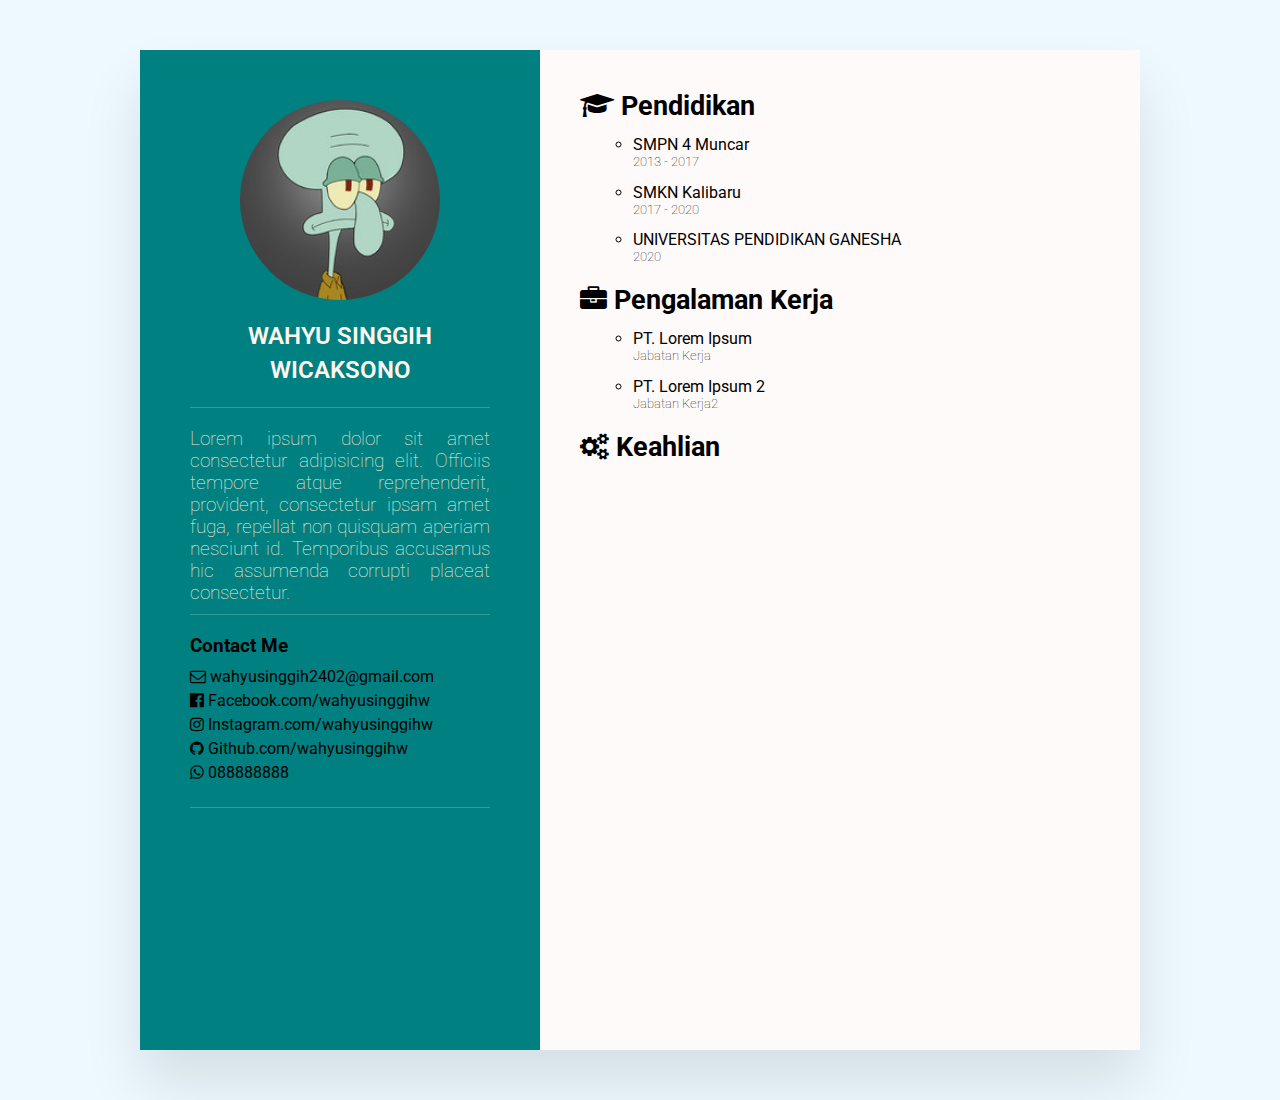
==== index.html @ da4e8d5b "tambah icon dan edit css screen" ====
<!DOCTYPE html>
<html lang="en">
<head>
    <meta charset="UTF-8">
    <meta http-equiv="X-UA-Compatible" content="IE=edge">
    <meta name="viewport" content="width=device-width, initial-scale=1.0">
    <title>About Me</title>
    <link rel="icon" href="http://simpleicon.com/wp-content/uploads/user1.png">
    <link rel="stylesheet" href="https://cdnjs.cloudflare.com/ajax/libs/font-awesome/4.7.0/css/font-awesome.css" integrity="sha512-5A8nwdMOWrSz20fDsjczgUidUBR8liPYU+WymTZP1lmY9G6Oc7HlZv156XqnsgNUzTyMefFTcsFH/tnJE/+xBg==" crossorigin="anonymous" referrerpolicy="no-referrer" />
    <link rel="stylesheet" href="style.css">
</head>
<body>
    <div class="konten">
        <div class="menukiri">
            <div class="profil">
                <div class="img">
                    <img src="img/foto.jpg" alt="Foto profil">
                </div>
                <h2>Wahyu Singgih Wicaksono</h2>
            </div>
            <div class="bio">
                <h3>Lorem ipsum dolor sit amet consectetur adipisicing elit. Officiis tempore atque reprehenderit, provident, consectetur ipsam amet fuga, repellat non quisquam aperiam nesciunt id. Temporibus accusamus hic assumenda corrupti placeat consectetur.</h3>
            </div>
            <div class="kontak">
                <h3 class="judul">Contact Me</h3>
                <ul>
                    <li>
                        <span class="icon"><i class="fa fa-envelope-o" aria-hidden="true"></i></span>
                        <span class="teks">wahyusinggih2402@gmail.com</span>
                    </li>
                </ul>
                <ul>
                    <li>
                        <span class="icon"><i class="fa fa-facebook-official" aria-hidden="true"></i></span>
                        <span class="teks">Facebook.com/wahyusinggihw</span>
                    </li>
                </ul>
                <ul>
                    <li>
                        <span class="icon"><i class="fa fa-instagram" aria-hidden="true"></i></span>
                        <span class="teks">Instagram.com/wahyusinggihw</span>
                    </li>
                </ul>
                <ul>
                    <li>
                        <span class="icon"><i class="fa fa-github" aria-hidden="true"></i></span>
                        <span class="teks">Github.com/wahyusinggihw</span>
                    </li>
                </ul>
                <ul>
                    <li>
                        <span class="icon"><i class="fa fa-whatsapp" aria-hidden="true"></i></span>
                        <span class="teks">088888888</span>
                    </li>
                </ul>
            </div>
        </div>
            
        <div class="menukanan">
            <div class="pendidikan">
                <ul style="list-style: none;">
                    <li>
                        <span class="toga"><i class="fa fa-graduation-cap" aria-hidden="true"></i></span>
                        <span class="teks">Pendidikan</span>
                        <div class="daftarpendidikan">
                            <ul>
                                <li>
                                    <span class="smp">SMPN 4 Muncar</span>
                                    <h3>2013 - 2017</h3>
                                </li>
                            </ul>
                            <ul>
                                <li>
                                    <span class="smk">SMKN Kalibaru</span>
                                    <h3>2017 - 2020</h3>
                                </li>
                            </ul>
                            <ul>
                                <li>
                                    <span class="univ">UNIVERSITAS PENDIDIKAN GANESHA</span>
                                    <h3>2020</h3>
                                </li>
                            </ul>
                        </div>
                    </li>
                </ul>
            </div>
            <div class="pengalamankerja">
                <ul style="list-style: none;">
                    <li>
                        <span class="pengalaman"><i class="fa fa-briefcase" aria-hidden="true"></i></span>
                        <span class="teks">Pengalaman Kerja</span>
                        <div class="daftarkerja">
                            <ul>
                                <li>
                                    <span class="kerja1">PT. Lorem Ipsum</span>
                                    <h3>Jabatan Kerja</h3>
                                </li>
                            </ul>
                            <ul>
                                <li>
                                    <span class="kerja2">PT. Lorem Ipsum 2</span>
                                    <h3>Jabatan Kerja2</h3>
                                </li>
                            </ul>
                        </div>
                    </li>
                </ul>
            </div>
            <div class="skill">
                <ul style="list-style: none;">
                    <li>
                        <span class="keahlian"><i class="fa fa-cogs" aria-hidden="true"></i></span>
                        <span class="teks">Keahlian</span>
                        
                    </li>
                </ul>
            </div>
        </div>
    </div>
</body>

</html>
---- style.css ----
@import url('https://fonts.googleapis.com/css2?family=Roboto:wght@300&display=swap');
*

{
    margin: 0;
    padding: 0;
    box-sizing: border-box;
    font-family: 'Roboto', sans-serif;
}

@media only screen and (max-width: 768px){
  .konten {
    font-size: 20px;
  }
}

@media only screen and (max-width: 320px){
  .konten {
    font-size: 10px;
  }
}

body {
    -webkit-animation-name: fade;
    -webkit-animation-duration: 1s;
    animation-name: fade;
    animation-duration: 1s;}
  @-webkit-keyframes fade {
    from {opacity: 0}
    to {opacity: 1}
}
  @keyframes fade {
    from {opacity: 0}
    to {opacity: 1}
}

body {
    background-color: rgba(79, 198, 245, 0.1);
    display: flex;
    justify-content: center;
    align-items: center;
    min-height: 100vh;
}

.konten {
    position: relative;
    width: 100%;
    max-width: 1000px;
    min-height: 1000px;
    margin: 50px;
    background: snow;
    display: grid;
    grid-template-columns: 1fr 1.5fr;    
    box-shadow: 0 35px 55px rgba(0,0,0,0.1);
}

.konten .menukiri {
    position: relative;
    background: teal;
    padding: 50px;
} 

.profil {
    position: relative;
    display: flex;
    flex-direction: column;
    align-items: center;
    padding-bottom: 20px;
    border-bottom: 1px solid rgba(255, 255, 255, 0.2);
}

.profil .img {
    position: relative;
    width: 200px;  
    height: 200px;
    border-radius: 50% ;
    overflow: hidden;
}

.profil .img img {
    position: absolute;
    top: 0;
    left: 0;
    width: 100%;  
    height: 100%;
    object-fit: cover;
}

.profil h2 {
    color: seashell;
    font-size: 1.5em;
    margin-top: 20px;
    text-transform: uppercase;
    text-align: center;
    font-weight: 600;
    line-height: 1.4em;
}

.bio h3 {
    padding-top: 20px;
    color: antiquewhite;
    text-align: justify;
    font-weight: lighter;
    padding-bottom: 20px;
    border-bottom: 1px solid rgba(255, 255, 255, 0.2);
}

.konten .menukiri .kontak {
    margin-top: 20px;
    padding-bottom: 20px;
    border-bottom: 1px solid rgba(255, 255, 255, 0.2);
    
}

.konten .menukiri h3 {
    padding-bottom: 10px;
}

.konten .menukiri .kontak ul {
    list-style: none;
    padding-bottom: 5px;
}

.konten .menukanan {
    position: relative;
    background: snow;
    padding: 40px;
} 

.pendidikan {
    position: relative;
    font-size: 20pt;
}

.pendidikan .teks {
    font-weight: bold;
}

.pendidikan .daftarpendidikan {
    position: relative;
    font-size: 12pt;
    margin-top: 5pt;
    margin-left: 40pt;    
}

.pendidikan .daftarpendidikan ul {
    margin-top: 10pt;
}

.pendidikan .daftarpendidikan h3 {
    font-size: 10pt;
    font-weight: lighter;
}

.pengalamankerja {
    position: relative;
    font-size: 20pt;
    margin-top: 20px;
}

.pengalamankerja .teks {
    font-weight: bold;
}
.pengalamankerja .daftarkerja {
    position: relative;
    font-size: 12pt;
    margin-top: 5pt;
    margin-left: 40pt; 
}

.pengalamankerja .daftarkerja ul {
    margin-top: 10pt;
}

.pengalamankerja .daftarkerja h3 {
    font-size: 10pt;
    font-weight: lighter;
}

.skill {
    position: relative;
    font-size: 20pt;
    margin-top: 20px;
}

.skill .teks {
    font-weight: bold;
}
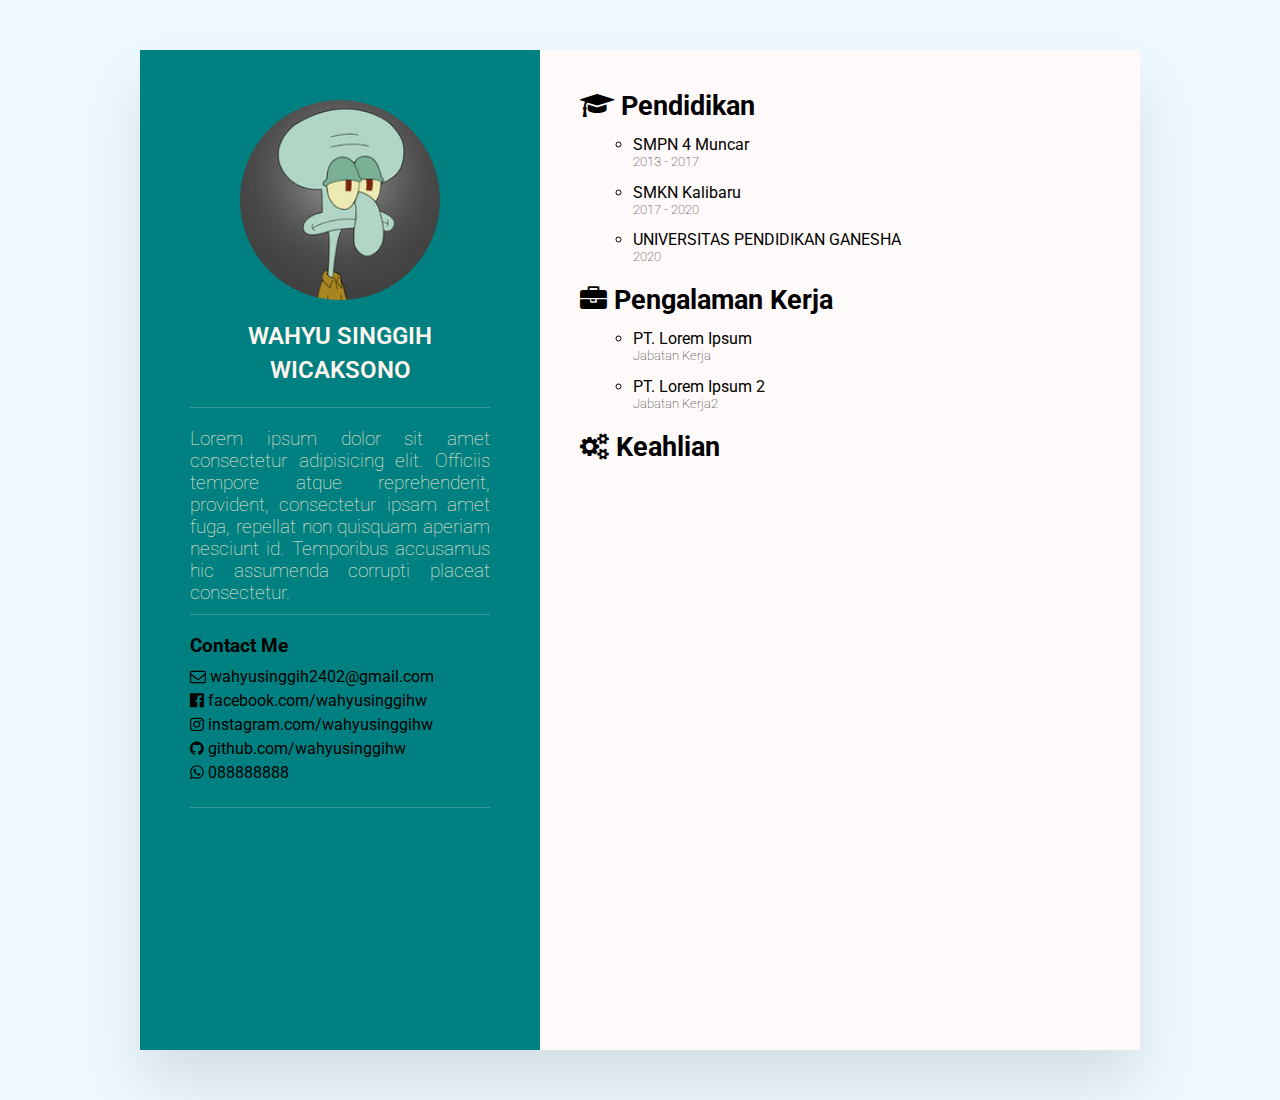
==== commit 0f809db1: "fix link sosmed" ====
--- a/index.html
+++ b/index.html
@@ -5,7 +5,7 @@
     <meta http-equiv="X-UA-Compatible" content="IE=edge">
     <meta name="viewport" content="width=device-width, initial-scale=1.0">
     <title>About Me</title>
-    <link rel="icon" href="http://simpleicon.com/wp-content/uploads/user1.png">
+    <link rel="icon" href="https://cdn4.iconfinder.com/data/icons/small-n-flat/24/user-alt-512.png">
     <link rel="stylesheet" href="https://cdnjs.cloudflare.com/ajax/libs/font-awesome/4.7.0/css/font-awesome.css" integrity="sha512-5A8nwdMOWrSz20fDsjczgUidUBR8liPYU+WymTZP1lmY9G6Oc7HlZv156XqnsgNUzTyMefFTcsFH/tnJE/+xBg==" crossorigin="anonymous" referrerpolicy="no-referrer" />
     <link rel="stylesheet" href="style.css">
 </head>
@@ -26,31 +26,31 @@
                 <ul>
                     <li>
                         <span class="icon"><i class="fa fa-envelope-o" aria-hidden="true"></i></span>
-                        <span class="teks">wahyusinggih2402@gmail.com</span>
+                        <span class="teks"><a href="mailto:wahyusinggih2402@gmail.com">wahyusinggih2402@gmail.com</a></span>
                     </li>
                 </ul>
                 <ul>
                     <li>
                         <span class="icon"><i class="fa fa-facebook-official" aria-hidden="true"></i></span>
-                        <span class="teks">Facebook.com/wahyusinggihw</span>
+                        <span class="teks"><a href="https://www.facebook.com/wahyusinggihw">facebook.com/wahyusinggihw</a></span>
                     </li>
                 </ul>
                 <ul>
                     <li>
                         <span class="icon"><i class="fa fa-instagram" aria-hidden="true"></i></span>
-                        <span class="teks">Instagram.com/wahyusinggihw</span>
+                        <span class="teks"><a href="https://www.instagram.com/wahyusinggihw">instagram.com/wahyusinggihw</a></span>
                     </li>
                 </ul>
                 <ul>
                     <li>
                         <span class="icon"><i class="fa fa-github" aria-hidden="true"></i></span>
-                        <span class="teks">Github.com/wahyusinggihw</span>
+                        <span class="teks"><a href="https://github.com/wahyusinggihw">github.com/wahyusinggihw</a></span>
                     </li>
                 </ul>
                 <ul>
                     <li>
                         <span class="icon"><i class="fa fa-whatsapp" aria-hidden="true"></i></span>
-                        <span class="teks">088888888</span>
+                        <span class="teks"><a href="https://wa.me/08888">088888888</a></span>
                     </li>
                 </ul>
             </div>
--- a/style.css
+++ b/style.css
@@ -1,23 +1,10 @@
 @import url('https://fonts.googleapis.com/css2?family=Roboto:wght@300&display=swap');
 *
-
 {
     margin: 0;
     padding: 0;
     box-sizing: border-box;
     font-family: 'Roboto', sans-serif;
-}
-
-@media only screen and (max-width: 768px){
-  .konten {
-    font-size: 20px;
-  }
-}
-
-@media only screen and (max-width: 320px){
-  .konten {
-    font-size: 10px;
-  }
 }
 
 body {
@@ -121,6 +108,11 @@
     padding-bottom: 5px;
 }
 
+.kontak span a {
+    text-decoration: none;
+    color: black;
+}
+
 .konten .menukanan {
     position: relative;
     background: snow;
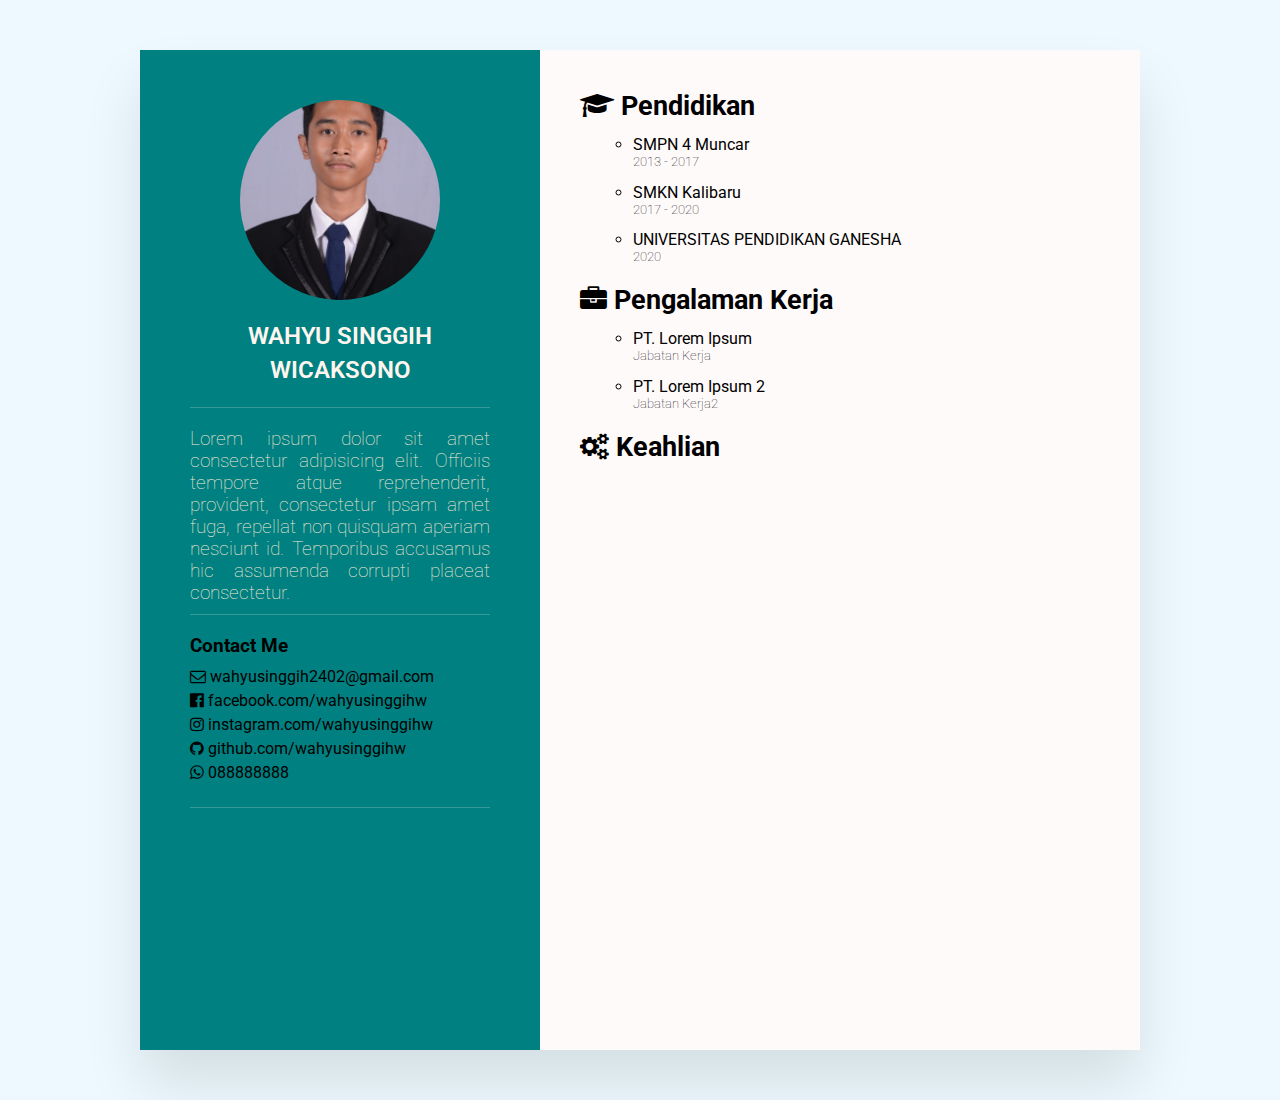
==== commit 7919d2e7: "changing profile picture" ====
--- a/index.html
+++ b/index.html
@@ -1,4 +1,4 @@
-<!DOCTYPE html>
+	<!DOCTYPE html>
 <html lang="en">
 <head>
     <meta charset="UTF-8">
@@ -14,7 +14,7 @@
         <div class="menukiri">
             <div class="profil">
                 <div class="img">
-                    <img src="img/foto.jpg" alt="Foto profil">
+                    <img src="img/foto2.jpg" alt="Foto profil">
                 </div>
                 <h2>Wahyu Singgih Wicaksono</h2>
             </div>
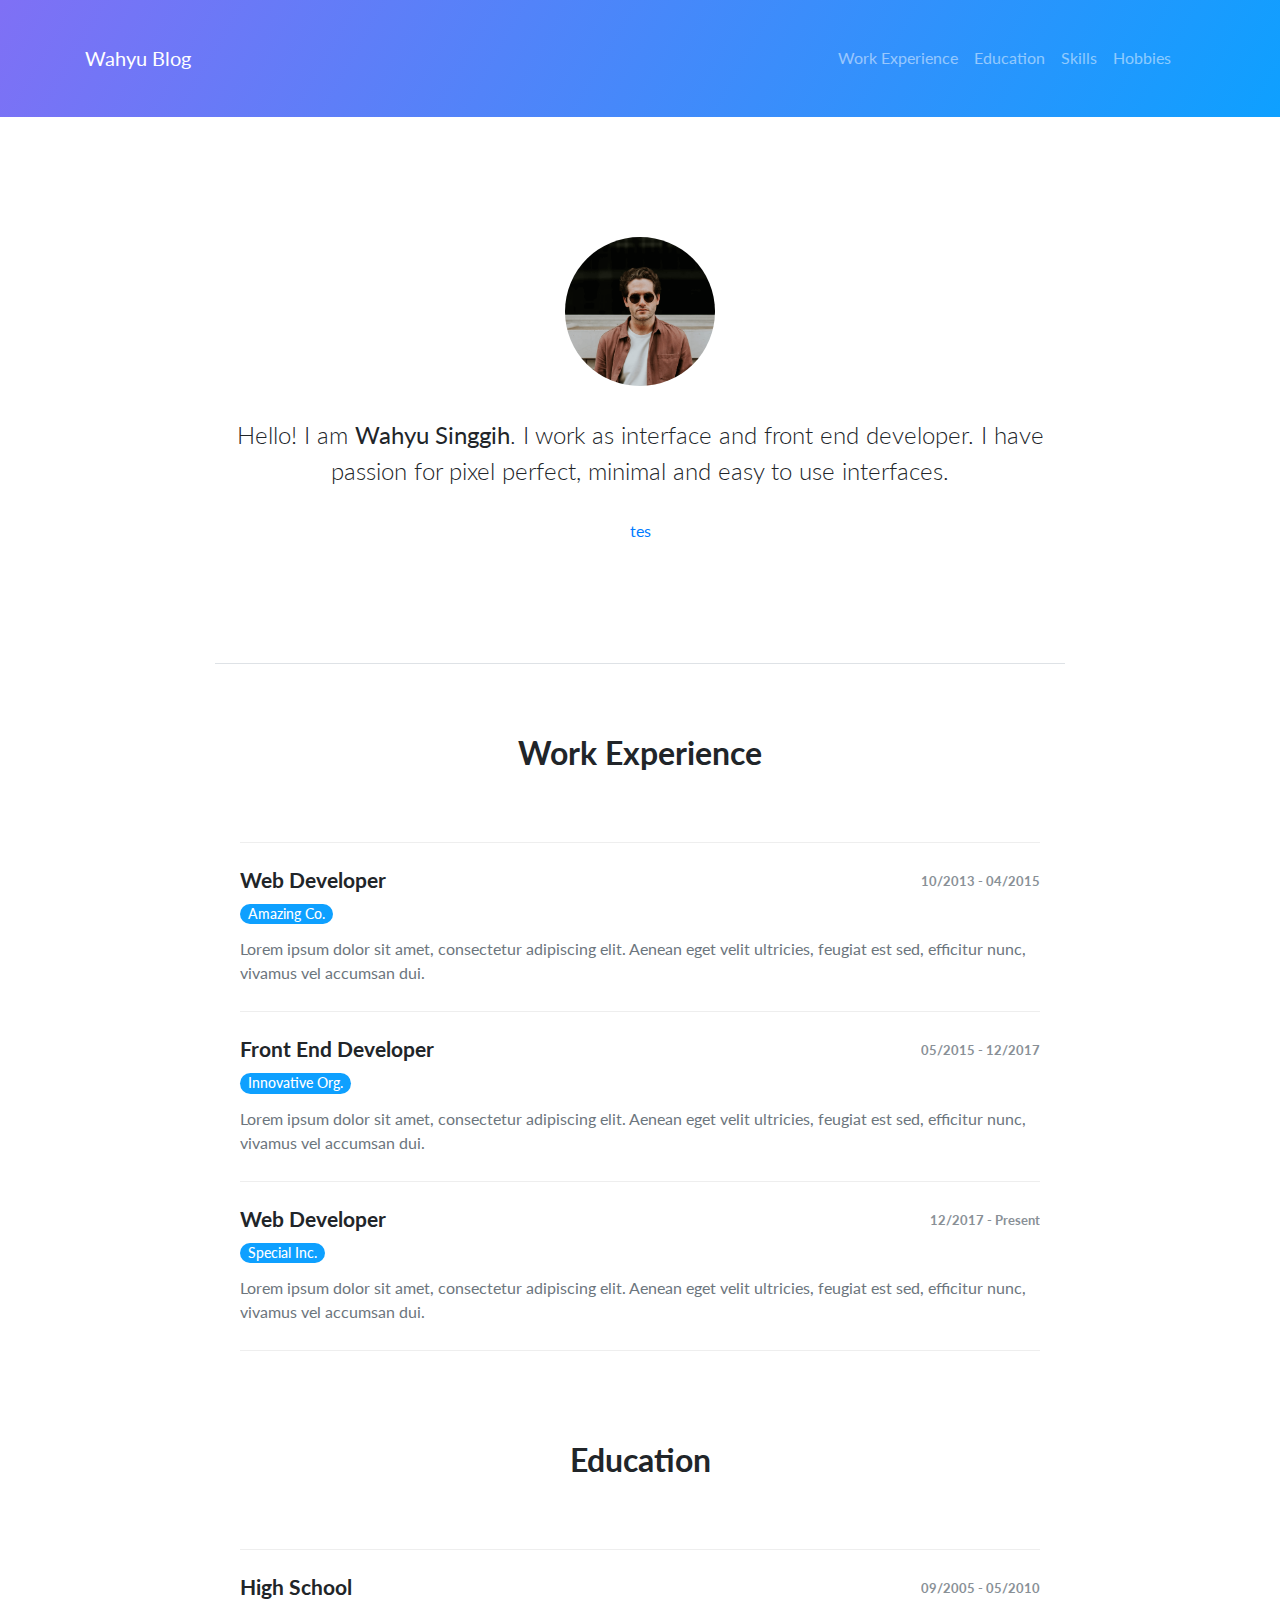
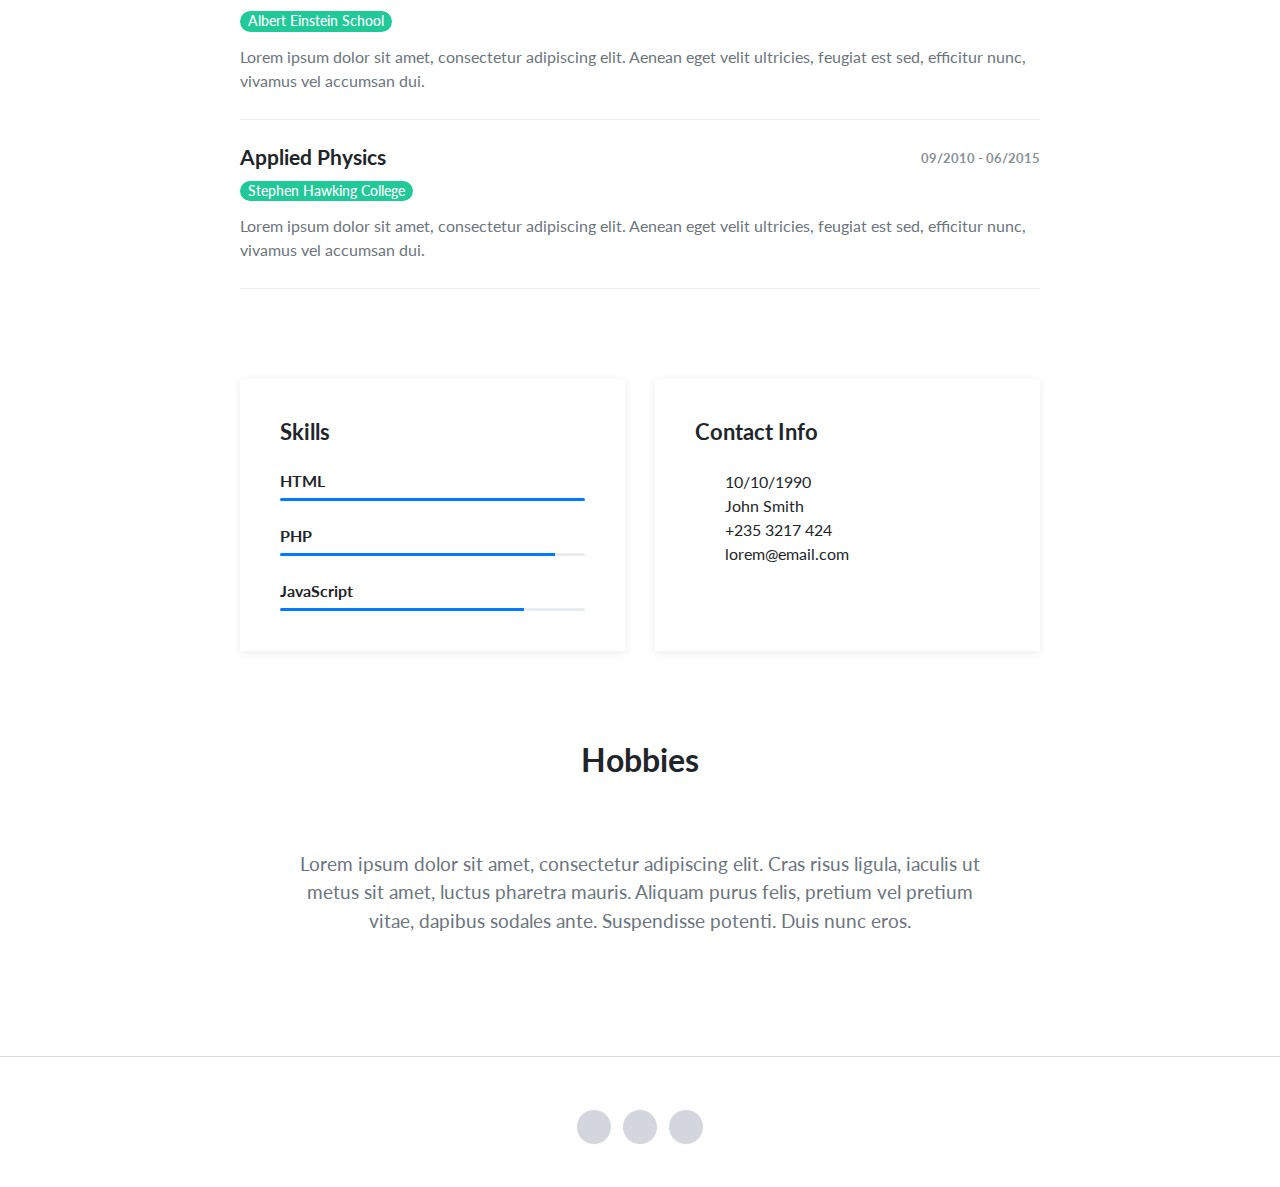
==== commit e82f5f98: "new version" ====
--- a/index.html
+++ b/index.html
@@ -1,123 +1,211 @@
-	<!DOCTYPE html>
-<html lang="en">
-<head>
-    <meta charset="UTF-8">
-    <meta http-equiv="X-UA-Compatible" content="IE=edge">
-    <meta name="viewport" content="width=device-width, initial-scale=1.0">
-    <title>About Me</title>
-    <link rel="icon" href="https://cdn4.iconfinder.com/data/icons/small-n-flat/24/user-alt-512.png">
-    <link rel="stylesheet" href="https://cdnjs.cloudflare.com/ajax/libs/font-awesome/4.7.0/css/font-awesome.css" integrity="sha512-5A8nwdMOWrSz20fDsjczgUidUBR8liPYU+WymTZP1lmY9G6Oc7HlZv156XqnsgNUzTyMefFTcsFH/tnJE/+xBg==" crossorigin="anonymous" referrerpolicy="no-referrer" />
-    <link rel="stylesheet" href="style.css">
-</head>
-<body>
-    <div class="konten">
-        <div class="menukiri">
-            <div class="profil">
-                <div class="img">
-                    <img src="img/foto2.jpg" alt="Foto profil">
-                </div>
-                <h2>Wahyu Singgih Wicaksono</h2>
-            </div>
-            <div class="bio">
-                <h3>Lorem ipsum dolor sit amet consectetur adipisicing elit. Officiis tempore atque reprehenderit, provident, consectetur ipsam amet fuga, repellat non quisquam aperiam nesciunt id. Temporibus accusamus hic assumenda corrupti placeat consectetur.</h3>
-            </div>
-            <div class="kontak">
-                <h3 class="judul">Contact Me</h3>
-                <ul>
-                    <li>
-                        <span class="icon"><i class="fa fa-envelope-o" aria-hidden="true"></i></span>
-                        <span class="teks"><a href="mailto:wahyusinggih2402@gmail.com">wahyusinggih2402@gmail.com</a></span>
-                    </li>
-                </ul>
-                <ul>
-                    <li>
-                        <span class="icon"><i class="fa fa-facebook-official" aria-hidden="true"></i></span>
-                        <span class="teks"><a href="https://www.facebook.com/wahyusinggihw">facebook.com/wahyusinggihw</a></span>
-                    </li>
-                </ul>
-                <ul>
-                    <li>
-                        <span class="icon"><i class="fa fa-instagram" aria-hidden="true"></i></span>
-                        <span class="teks"><a href="https://www.instagram.com/wahyusinggihw">instagram.com/wahyusinggihw</a></span>
-                    </li>
-                </ul>
-                <ul>
-                    <li>
-                        <span class="icon"><i class="fa fa-github" aria-hidden="true"></i></span>
-                        <span class="teks"><a href="https://github.com/wahyusinggihw">github.com/wahyusinggihw</a></span>
-                    </li>
-                </ul>
-                <ul>
-                    <li>
-                        <span class="icon"><i class="fa fa-whatsapp" aria-hidden="true"></i></span>
-                        <span class="teks"><a href="https://wa.me/08888">088888888</a></span>
-                    </li>
-                </ul>
-            </div>
+<!DOCTYPE html>
+<html>
+  <head>
+    <meta charset="utf-8">
+    <meta name="viewport" content="width=device-width, initial-scale=1">
+    <title>Wahyu Blog</title>
+    <link rel="stylesheet" href="https://maxcdn.bootstrapcdn.com/bootstrap/4.0.0/css/bootstrap.min.css">
+    <link rel="stylesheet" href="https://code.ionicframework.com/ionicons/2.0.1/css/ionicons.min.css">
+    <link rel="stylesheet" href="https://cdn.jsdelivr.net/npm/bootstrap-icons@1.9.1/font/bootstrap-icons.css">
+    <link rel="stylesheet" type="text/css" href="assets/css/style.css">
+  </head>
+  <body>
+   <nav class="navbar navbar-expand-md navbar-dark  gradient">
+      <div class="container">
+        <a class="navbar-brand logo" href="#">Wahyu Blog</a>
+        <button class="navbar-toggler" type="button" data-toggle="collapse" data-target="#navbarNav" aria-controls="navbarNav" aria-expanded="false" aria-label="Toggle navigation">
+          <span class="navbar-toggler-icon"></span>
+        </button>
+        <div class="collapse navbar" id="navbarNav">
+            <ul class="navbar-nav mx-auto">
+              <li class="nav-item item">
+                <li class="nav-item item">
+                  <a class="nav-link" href="#work-experience">Work Experience</a>
+                </li>
+                <li class="nav-item item">
+                    <a class="nav-link" href="#education">Education</a>
+                </li>
+                <li class="nav-item item">
+                  <a class="nav-link" href="#skills">Skills</a>
+                </li>
+                <li class="nav-item item">
+                    <a class="nav-link" href="#hobbies">Hobbies</a>
+                </li>
+              </li>
+            </ul>
+          </div>
+          <!-- <a href="https://tutorialzine.com/2018/04/freebie-beautiful-cv-template-with-bootstrap" class="btn btn-danger download-template" role="button" aria-disabled="true">Download</a> -->
+      </div>
+    </nav>
+    <main class="page cv-page">
+      <section class="cv-block block-intro border-bottom">
+        <div class="container">
+          <div class="avatar">
+            <img class="img-fluid rounded-circle" src="assets/img/avatar.jpg">
+          </div>
+          <p>Hello! I am <strong>Wahyu Singgih</strong>. I work as interface and front end developer. I have passion for pixel perfect, minimal and easy to use interfaces.</p>
+          <!-- <a href="#" class="btn btn-outline-primary">Hire Me</a> -->
+          <a class="" href="#education">tes</i></a>
         </div>
-            
-        <div class="menukanan">
-            <div class="pendidikan">
-                <ul style="list-style: none;">
-                    <li>
-                        <span class="toga"><i class="fa fa-graduation-cap" aria-hidden="true"></i></span>
-                        <span class="teks">Pendidikan</span>
-                        <div class="daftarpendidikan">
-                            <ul>
-                                <li>
-                                    <span class="smp">SMPN 4 Muncar</span>
-                                    <h3>2013 - 2017</h3>
-                                </li>
-                            </ul>
-                            <ul>
-                                <li>
-                                    <span class="smk">SMKN Kalibaru</span>
-                                    <h3>2017 - 2020</h3>
-                                </li>
-                            </ul>
-                            <ul>
-                                <li>
-                                    <span class="univ">UNIVERSITAS PENDIDIKAN GANESHA</span>
-                                    <h3>2020</h3>
-                                </li>
-                            </ul>
-                        </div>
-                    </li>
-                </ul>
-            </div>
-            <div class="pengalamankerja">
-                <ul style="list-style: none;">
-                    <li>
-                        <span class="pengalaman"><i class="fa fa-briefcase" aria-hidden="true"></i></span>
-                        <span class="teks">Pengalaman Kerja</span>
-                        <div class="daftarkerja">
-                            <ul>
-                                <li>
-                                    <span class="kerja1">PT. Lorem Ipsum</span>
-                                    <h3>Jabatan Kerja</h3>
-                                </li>
-                            </ul>
-                            <ul>
-                                <li>
-                                    <span class="kerja2">PT. Lorem Ipsum 2</span>
-                                    <h3>Jabatan Kerja2</h3>
-                                </li>
-                            </ul>
-                        </div>
-                    </li>
-                </ul>
-            </div>
-            <div class="skill">
-                <ul style="list-style: none;">
-                    <li>
-                        <span class="keahlian"><i class="fa fa-cogs" aria-hidden="true"></i></span>
-                        <span class="teks">Keahlian</span>
-                        
-                    </li>
-                </ul>
-            </div>
+      </section>
+
+      <section class="cv-block info">
+        <div class="container">
+          <div class="work-experience group" id="work-experience">
+            <h2 class="text-center">Work Experience</h2>
+            <div class="item">
+              <div class="row">
+                <div class="col-md-6">
+                  <h3>Web Developer</h3>
+                  <h4 class="organization">Amazing Co.</h4>
+                </div>
+                <div class="col-md-6">
+                  <time class="period">10/2013 - 04/2015</time>
+                </div>
+              </div>
+              <p class="text-muted">Lorem ipsum dolor sit amet, consectetur adipiscing elit. Aenean eget velit ultricies, feugiat est sed, efficitur nunc, vivamus vel accumsan dui.</p>
+            </div>
+            <div class="item">
+              <div class="row">
+                <div class="col-md-6">
+                  <h3>Front End Developer</h3>
+                  <h4 class="organization">Innovative Org.</h4>
+                </div>
+                <div class="col-md-6">
+                  <time class="period">05/2015 - 12/2017</time>
+                </div>
+              </div>
+              <p class="text-muted">Lorem ipsum dolor sit amet, consectetur adipiscing elit. Aenean eget velit ultricies, feugiat est sed, efficitur nunc, vivamus vel accumsan dui.</p>
+            </div>
+            <div class="item">
+              <div class="row">
+                <div class="col-md-6">
+                  <h3>Web Developer</h3>
+                  <h4 class="organization">Special Inc.</h4>
+                </div>
+                <div class="col-md-6">
+                  <time class="period">12/2017 - Present</time>
+                </div>
+              </div>
+              <p class="text-muted">Lorem ipsum dolor sit amet, consectetur adipiscing elit. Aenean eget velit ultricies, feugiat est sed, efficitur nunc, vivamus vel accumsan dui.</p>
+            </div>
+          </div>
+
+
+          <div class="education group" id="education">
+            <h2 class="text-center">Education</h2>
+            <div class="item">
+              <div class="row">
+                <div class="col-md-6">
+                  <h3>High School</h3>
+                  <h4 class="organization">Albert Einstein School</h4>
+                </div>
+                <div class="col-md-6">
+                  <time class="period">09/2005 - 05/2010</time>
+                </div>
+              </div>
+              <p class="text-muted">Lorem ipsum dolor sit amet, consectetur adipiscing elit. Aenean eget velit ultricies, feugiat est sed, efficitur nunc, vivamus vel accumsan dui.</p>
+            </div>
+            <div class="item">
+              <div class="row">
+                <div class="col-md-6">
+                  <h3>Applied Physics</h3>
+                  <h4 class="organization">Stephen Hawking College</h4>
+                </div>
+                <div class="col-md-6">
+                  <time class="period">09/2010 - 06/2015</time>
+                </div>
+              </div>
+              <p class="text-muted">Lorem ipsum dolor sit amet, consectetur adipiscing elit. Aenean eget velit ultricies, feugiat est sed, efficitur nunc, vivamus vel accumsan dui.</p>
+            </div>
+          </div>
+
+
+          <div class="group" id="skills">
+            <div class="row">
+              <div class="col-md-6">
+                <div class="skills info-card">
+                  <h2>Skills</h2>
+                  <h3>HTML</h3>
+                  <div class="progress">
+                    <div class="progress-bar" role="progressbar" aria-valuenow="70"
+                    aria-valuemin="0" aria-valuemax="100" style="width:100%">
+                    </div>
+                  </div>
+                  <h3>PHP</h3>
+                  <div class="progress">
+                    <div class="progress-bar" role="progressbar" aria-valuenow="70"
+                    aria-valuemin="0" aria-valuemax="100" style="width:90%">
+                    </div>
+                  </div>
+                  <h3>JavaScript</h3>
+                  <div class="progress">
+                    <div class="progress-bar" role="progressbar" aria-valuenow="70"
+                    aria-valuemin="0" aria-valuemax="100" style="width:80%">
+                    </div>
+                  </div>
+                </div>
+              </div>
+              <div class="col-md-6">
+                <div class="contact-info info-card">
+                  <h2>Contact Info</h2>
+                  <div class="row">
+                    <div class="col-1">
+                      <i class="ion-android-calendar icon"></i>
+                    </div>
+                    <div class="col-9">
+                      <span>10/10/1990</span>
+                    </div>
+                  </div>
+                  <div class="row">
+                    <div class="col-1">
+                        <i class="ion-person icon"></i>
+                    </div>
+                    <div class="col-9">
+                      <span>John Smith</span>
+                    </div>
+                  </div>
+                  <div class="row">
+                    <div class="col-1">
+                      <i class="ion-ios-telephone icon"></i>
+                    </div>
+                    <div class="col-9">
+                      <span>+235 3217 424</span>
+                    </div>
+                  </div>
+                  <div class="row">
+                    <div class="col-1">
+                      <i class="ion-at icon"></i>
+                    </div>
+                    <div class="col-9">
+                      <span>lorem@email.com</span>
+                    </div>
+                  </div>
+                </div>
+              </div>
+            </div>
+          </div>
+
+          <div class="hobbies group" id="hobbies">
+            <h2 class="text-center">Hobbies</h2>
+            <p class="text-center text-muted">Lorem ipsum dolor sit amet, consectetur adipiscing elit. Cras risus ligula, iaculis ut metus sit amet, luctus pharetra mauris. Aliquam purus felis, pretium vel pretium vitae, dapibus sodales ante. Suspendisse potenti. Duis nunc eros.</p>
+          </div>
+
         </div>
-    </div>
-</body>
-
-</html>+      </section>
+      <footer class="page-footer">
+        <div class="container">
+          <div class="social-icons">
+            <a href="#"><i class="ion-social-facebook" title="Facebook"></i></a>
+            <a href="#"><i class="ion-social-instagram-outline" title="Instagram"></i></a>
+            <a href="#"><i class="ion-social-twitter" title="Twitter"></i></a>
+          </div>
+        </div>
+      </footer>
+    </main>
+  </body>
+  <script src="https://code.jquery.com/jquery-3.2.1.min.js"></script>
+  <script src="https://maxcdn.bootstrapcdn.com/bootstrap/4.0.0/js/bootstrap.min.js"></script>
+  <script src="assets/js/script.js"></script>
+</html>
+
--- a/assets/css/style.css
+++ b/assets/css/style.css
@@ -0,0 +1,246 @@
+@import url("https://fonts.googleapis.com/css?family=Lato:300,400");
+
+body{
+     font-family: 'Lato', sans-serif;
+}
+
+.page-navbar.navbar{
+    box-shadow: 0 4px 10px rgba(0, 0, 0, 0.1);
+}
+
+.page-navbar .navbar-nav .nav-item a{
+    font-weight: bold;
+}
+
+.page-navbar.navbar-dark .navbar-nav .nav-link {
+    color: #fff;
+}
+
+.page-navbar .logo{
+    font-size: 1.5rem;
+}
+
+.page-navbar.fixed-top + .page{
+    padding-top: 62px;
+}
+
+.download-template{
+    color: #fff;
+    background-color: #ed36ad;
+    border: none;
+    font-weight: bold;
+    text-transform: uppercase;
+    font-size: 13px;
+    padding: 10px 24px;
+    border-radius: 40px;
+}
+
+.download-template:hover{
+    background-color: #fb5ec4;
+}
+
+.gradient{
+    background: linear-gradient(120deg, #7f70f5, #0ea0ff);
+    color: #fff !important;
+}
+
+.cv-block{
+    padding-bottom: 60px;
+    padding-top: 60px;
+}
+
+.cv-block.block-intro{
+    text-align: center;
+    max-width: 850px;
+    margin: auto;
+}
+
+.cv-block.block-intro .about-me{
+    max-width: 800px;
+    margin: auto;
+}
+
+.cv-block.block-intro p{
+    font-size: 1.5em;
+    font-weight: 300;
+    margin-bottom: 30px;
+}
+
+.cv-block.block-intro .btn {
+  padding: 0.375rem 1rem;
+  border-radius: 2em;
+ }
+
+.cv-block.block-intro .avatar{
+    width: 150px;
+    height: 150px;
+    background-size: cover;
+    background-repeat: no-repeat;
+    margin: auto;
+    border-radius: 100px;
+    margin-bottom: 30px;
+}
+
+.cv-block.info{
+    padding-top: 70px;
+}
+
+.cv-block.info h2{
+    font-weight: bold;
+    margin-bottom: 70px;
+}
+
+.cv-block.info h3{
+    font-size: 1.3rem;
+}
+
+.cv-block.info .group{
+    max-width: 800px;
+    margin: auto;
+}
+
+.cv-block.info .group:not(:first-child){
+    margin-top: 90px;
+}
+
+.cv-block.info .group .period{
+    font-size: 0.8rem;
+    float: none;
+    font-weight: bold;
+    margin-top: 4px;
+    color: #6c757d;
+    opacity: 0.8;
+}
+
+.cv-block.info .group .organization{
+    font-size: 0.85em;
+    background-color: #0ea0ff;
+    display: inline-block;
+    color: #fff;
+    padding: 2px 8px;
+    border-radius: 2em;
+}
+
+.cv-block.info .education.group .organization{
+    background-color: #20c997; 
+}
+
+.cv-block.info .group .item{
+    padding-bottom: 10px;
+    margin-bottom: 25px;
+    border-bottom: 1px solid #eee;
+}
+
+.cv-block.info .group h2 + .item{
+    padding-top:25px;
+    border-top: 1px solid #eee;
+}
+
+.cv-block.info .group .item .row{
+    margin-bottom: 5px;
+}
+
+.cv-block.info .work-experience h3,
+.cv-block.info .education h3{
+    font-weight: bold;
+}
+
+.cv-block .info-card{
+    padding: 40px;
+    box-shadow: 0px 2px 10px rgba(0, 0, 0, 0.075);
+    height: 100%;
+}
+
+.cv-block .info-card h2{
+    margin-top: 0;
+    margin-bottom: 24px !important;
+    font-size: 1.4rem;
+}
+
+.cv-block .info-card.skills h3{
+    margin-top: 25px;
+    font-size: 1rem;
+    font-weight: bold;
+}
+
+.cv-block .info-card.skills .progress{
+    height: 3px;
+}
+
+.cv-block .info-card.contact-info .icon{
+    font-size: 1.3em;
+    color: #c9c9c9;
+    position: relative;
+    bottom: 4px;
+}
+
+.cv-block.info .hobbies p{
+    max-width: 700px;
+    margin: auto;
+    font-size: 1.2em;
+}
+
+.page-footer{
+    padding-top: 32px;
+    border-top: 1px solid #ddd;
+    text-align: center;
+    padding-bottom: 20px;
+}
+
+.page-footer a{
+    display: inline-block;
+    margin: 0px 10px;
+    color: #282b2d;
+    font-size: 18px;
+}
+
+.page-footer .links{
+    display: inline-block;
+}
+
+.page-footer .social-icons{
+    margin-top: 20px;
+    margin-bottom: 16px;
+}
+
+.page-footer .social-icons a{
+    font-size: 18px;
+    margin: 0 3px;
+    color: #ffffff;
+    border: 1px solid;
+    opacity: 0.75;
+    border-radius: 50%;
+    width: 36px;
+    display: inline-block;
+    height: 36px;
+    text-align: center;
+    background-color: #c5c9d2;
+    line-height: 34px;
+}
+
+.page-footer .social-icons a:hover{
+    opacity: 1;
+}
+
+@media (min-width: 768px) {
+
+    .cv-block {
+        padding-bottom: 120px;
+        padding-top: 120px; 
+    }
+
+    .cv-block.info .group .period {
+        float: right; 
+    }
+}
+
+@media (min-width: 576px){
+    .navbar {
+        padding-top: 1.2rem;
+        padding-bottom:1.2rem;
+    }
+
+    .portfolio-navbar.fixed-top + .page{
+        padding-top: 6rem;
+    }
+}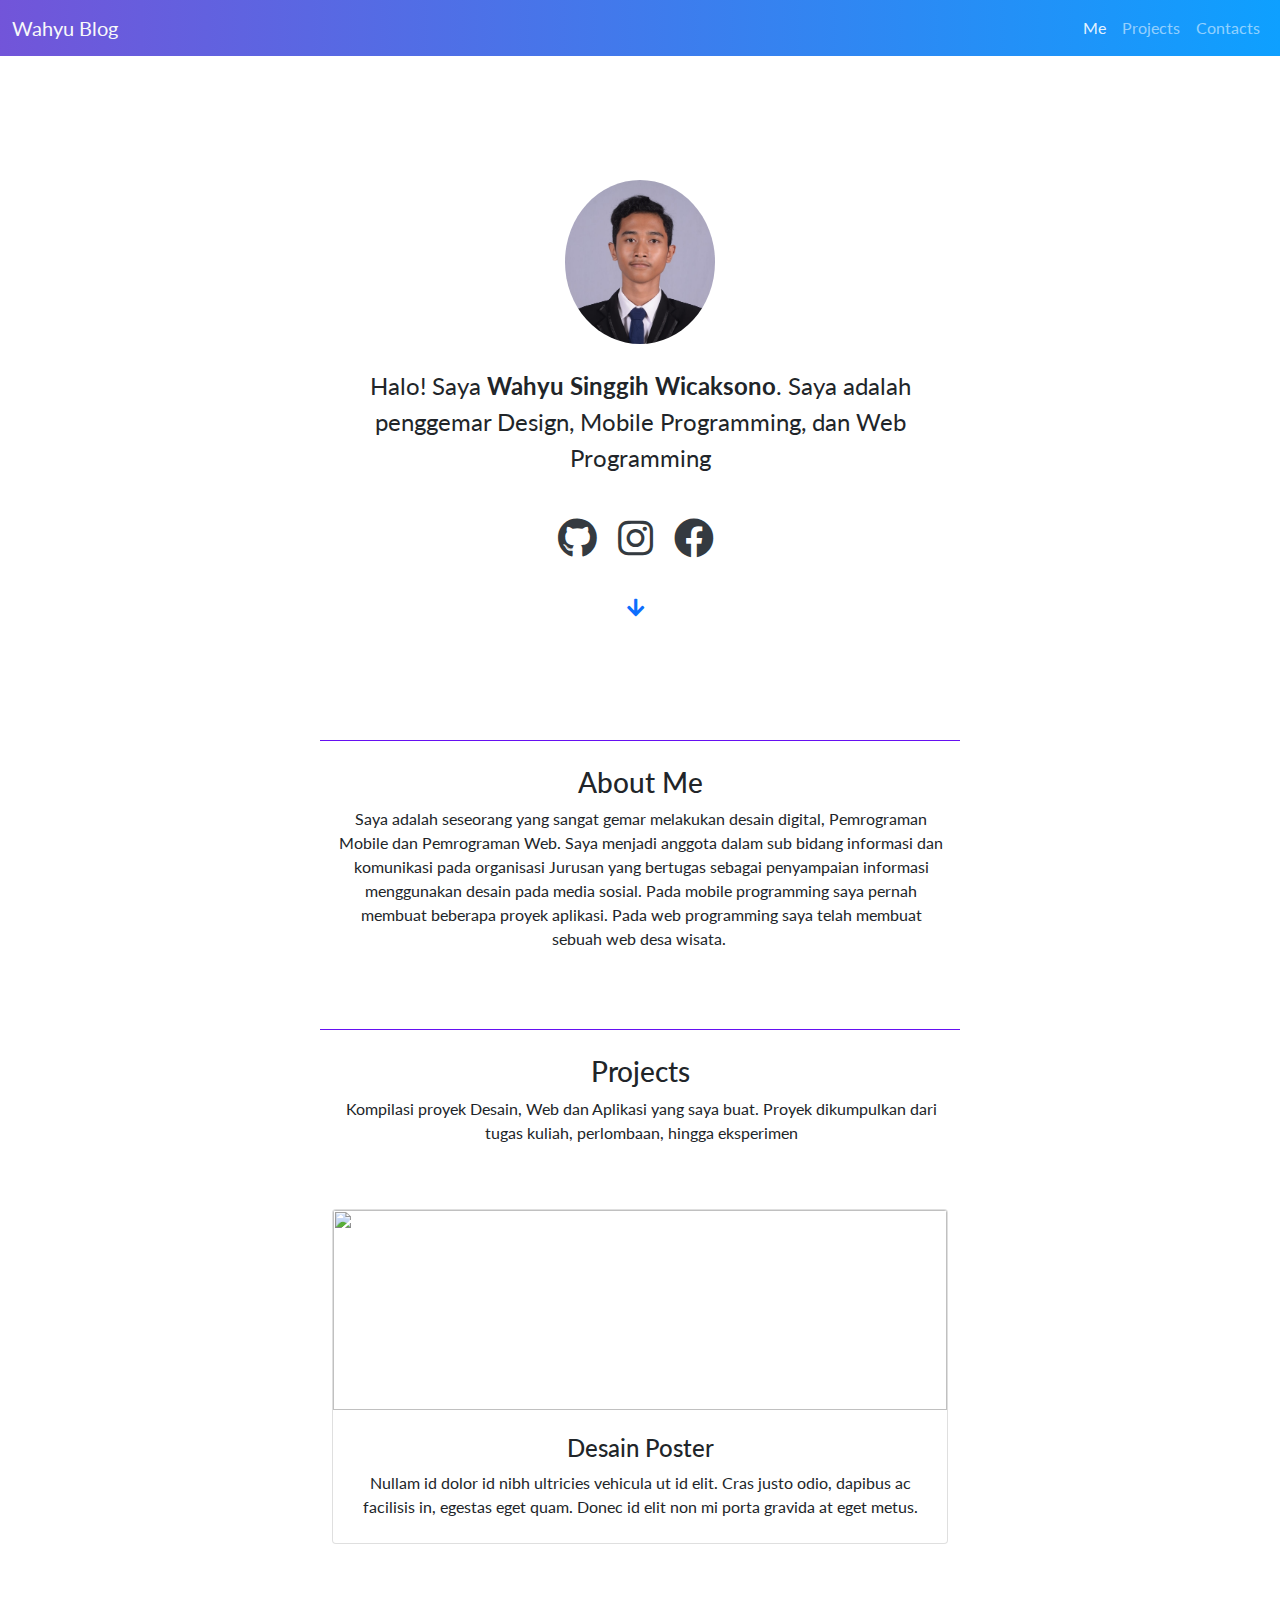
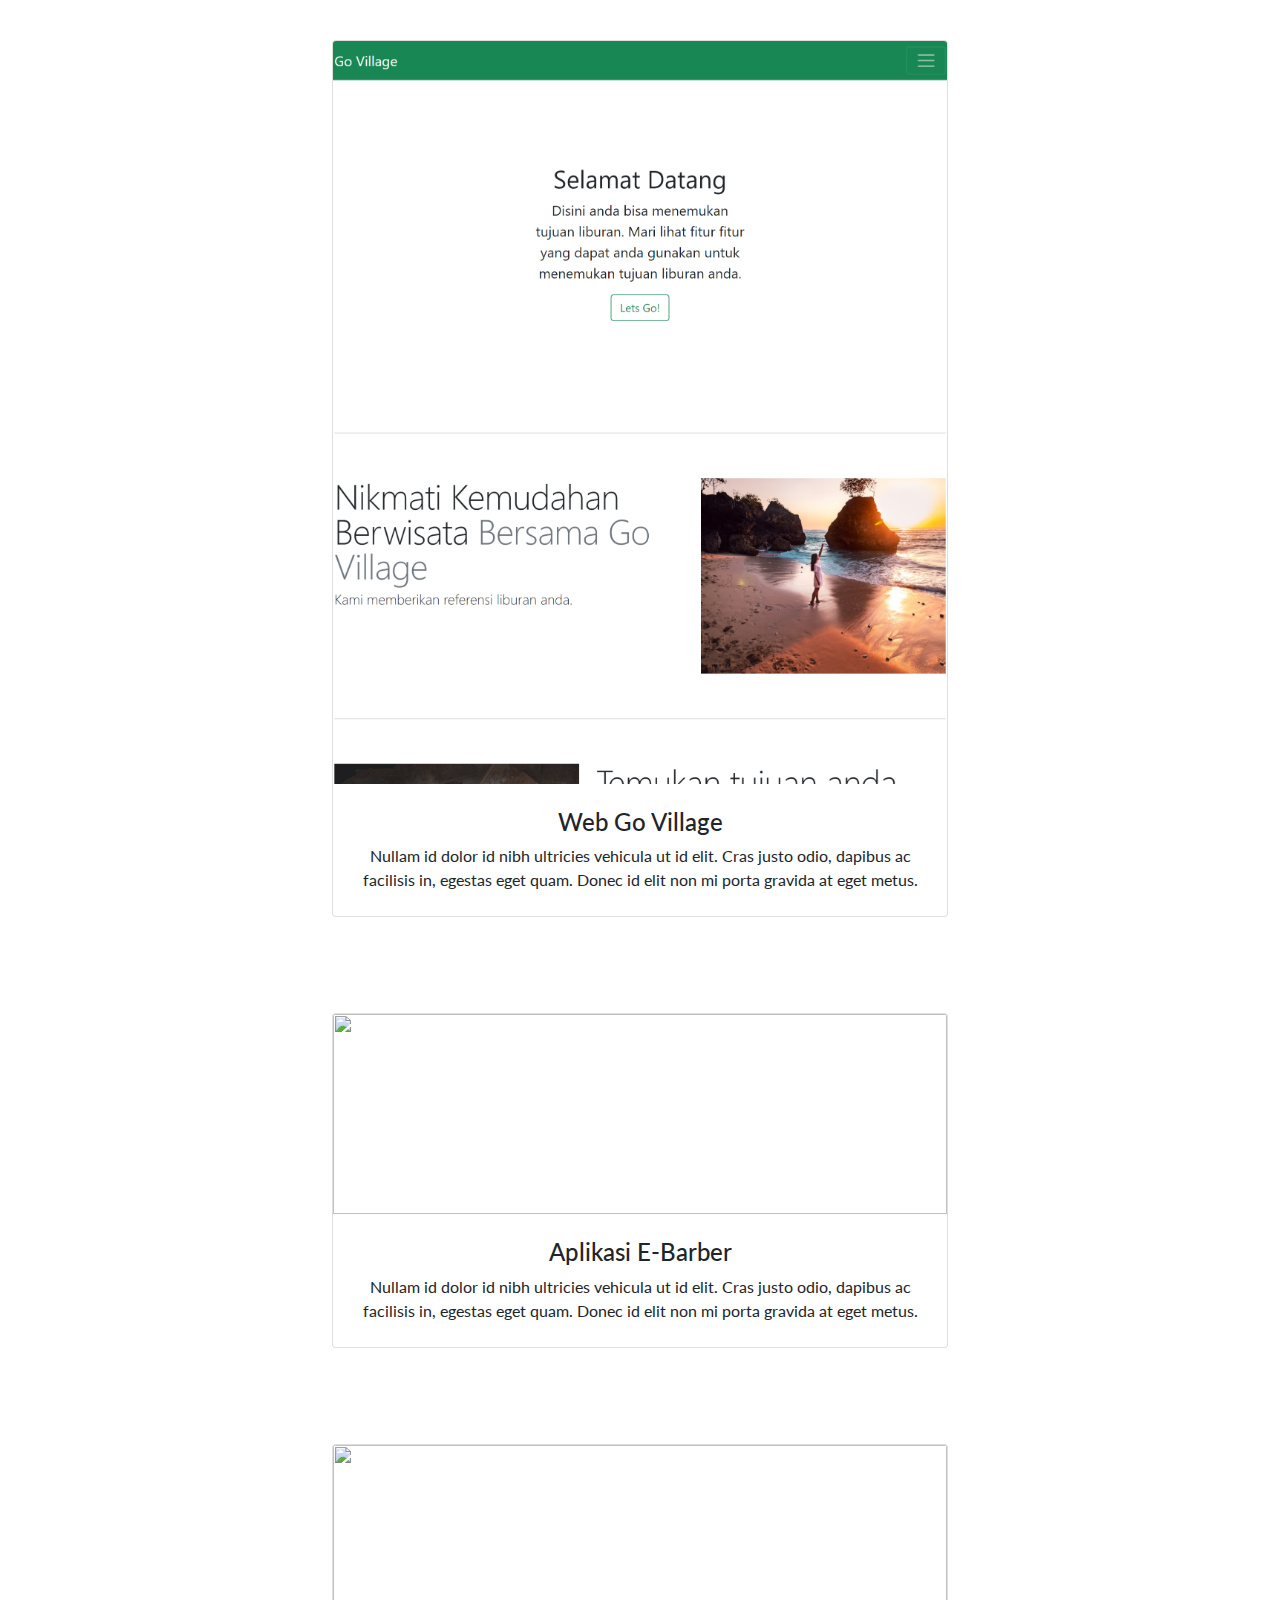
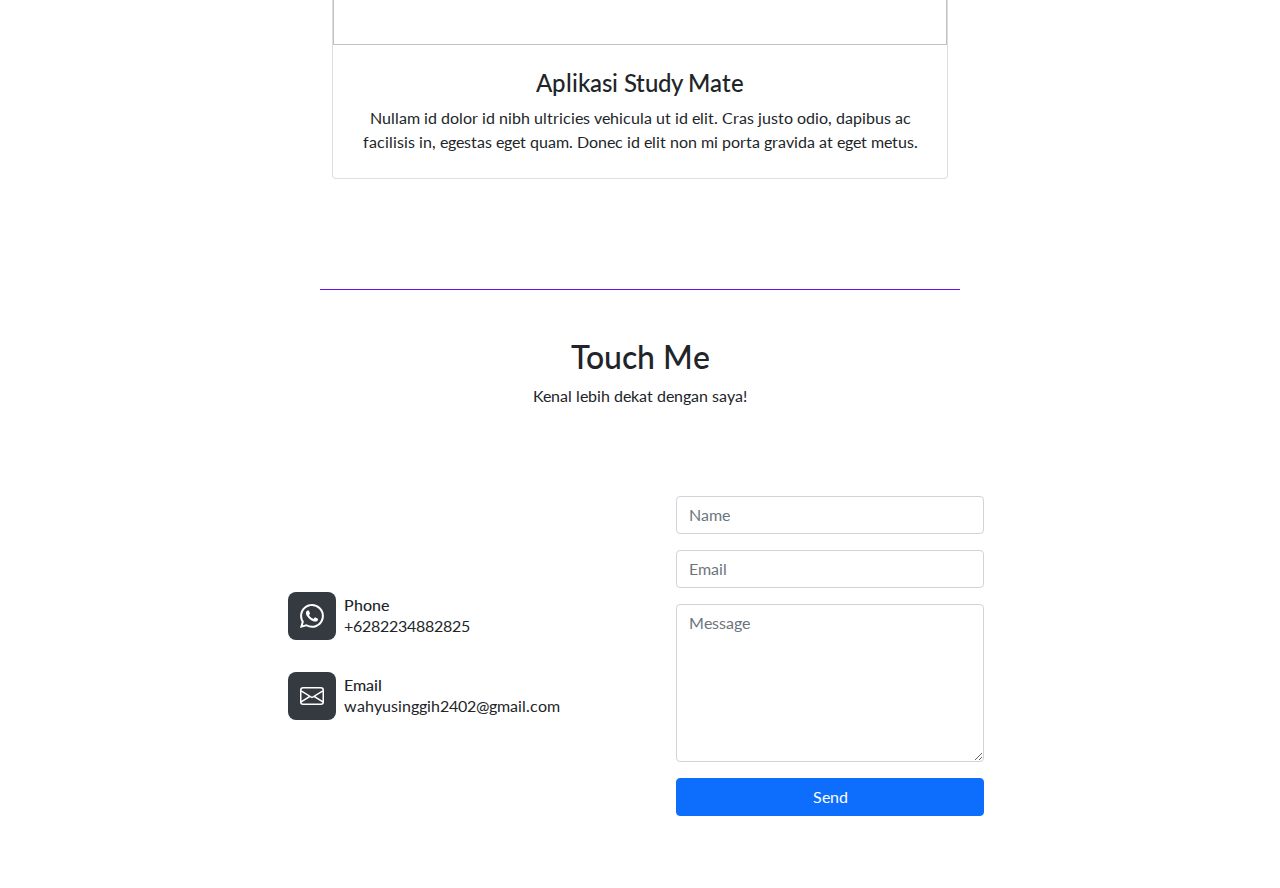
==== commit aefd4263: "initial commit v3" ====
--- a/index.html
+++ b/index.html
@@ -1,211 +1,142 @@
 <!DOCTYPE html>
-<html>
-  <head>
+<html lang="en">
+
+<head>
     <meta charset="utf-8">
-    <meta name="viewport" content="width=device-width, initial-scale=1">
-    <title>Wahyu Blog</title>
-    <link rel="stylesheet" href="https://maxcdn.bootstrapcdn.com/bootstrap/4.0.0/css/bootstrap.min.css">
-    <link rel="stylesheet" href="https://code.ionicframework.com/ionicons/2.0.1/css/ionicons.min.css">
-    <link rel="stylesheet" href="https://cdn.jsdelivr.net/npm/bootstrap-icons@1.9.1/font/bootstrap-icons.css">
-    <link rel="stylesheet" type="text/css" href="assets/css/style.css">
-  </head>
-  <body>
-   <nav class="navbar navbar-expand-md navbar-dark  gradient">
-      <div class="container">
-        <a class="navbar-brand logo" href="#">Wahyu Blog</a>
-        <button class="navbar-toggler" type="button" data-toggle="collapse" data-target="#navbarNav" aria-controls="navbarNav" aria-expanded="false" aria-label="Toggle navigation">
-          <span class="navbar-toggler-icon"></span>
-        </button>
-        <div class="collapse navbar" id="navbarNav">
-            <ul class="navbar-nav mx-auto">
-              <li class="nav-item item">
-                <li class="nav-item item">
-                  <a class="nav-link" href="#work-experience">Work Experience</a>
-                </li>
-                <li class="nav-item item">
-                    <a class="nav-link" href="#education">Education</a>
-                </li>
-                <li class="nav-item item">
-                  <a class="nav-link" href="#skills">Skills</a>
-                </li>
-                <li class="nav-item item">
-                    <a class="nav-link" href="#hobbies">Hobbies</a>
-                </li>
-              </li>
-            </ul>
-          </div>
-          <!-- <a href="https://tutorialzine.com/2018/04/freebie-beautiful-cv-template-with-bootstrap" class="btn btn-danger download-template" role="button" aria-disabled="true">Download</a> -->
-      </div>
+    <meta name="viewport" content="width=device-width, initial-scale=1.0, shrink-to-fit=no">
+    <title>wahyu-blog</title>
+    <link rel="stylesheet" href="assets/bootstrap/css/bootstrap.min.css">
+    <link rel="stylesheet" href="https://fonts.googleapis.com/css?family=Lato&amp;display=swap">
+    <link rel="stylesheet" href="assets/fonts/fontawesome-all.min.css">
+    <link rel="stylesheet" href="assets/css/Articles-Badges.css">
+    <link rel="stylesheet" href="assets/css/Navbar-Centered-Brand-Dark.css">
+    <link rel="stylesheet" href="assets/css/styles.css">
+</head>
+
+<body style="font-family: Lato, sans-serif;">
+    <nav class="navbar navbar-light navbar-expand-md" style="color: var(--bs-blue);font-size: 11px;background: linear-gradient(90deg, rgba(237,54,173,0.45) 0%, #0ea0ff 100%), var(--bs-blue);">
+        <div class="container-fluid"><a class="navbar-brand" href="#" style="color: var(--bs-light);">Wahyu Blog</a><button data-bs-toggle="collapse" class="navbar-toggler" data-bs-target="#navcol-1" style="color: rgba(255,255,255,0.55);"><span class="visually-hidden">Toggle navigation</span><span class="navbar-toggler-icon font-monospace" style="width: 20px;height: 20px;color: var(--bs-red);"></span></button>
+            <div class="collapse navbar-collapse d-md-flex justify-content-md-end" id="navcol-1">
+                <ul class="navbar-nav">
+                    <li class="nav-item"></li>
+                </ul>
+                <ul class="navbar-nav" style="font-size: 16px;">
+                    <li class="nav-item"><a class="nav-link active text-end d-flex justify-content-center" href="#" style="color: rgba(255,255,255,0.9);">Me</a></li>
+                    <li class="nav-item"><a class="nav-link d-flex justify-content-center" href="#" style="color: rgba(255,255,255,0.55);">Projects</a></li>
+                    <li class="nav-item"><a class="nav-link d-flex justify-content-center" href="#" style="color: rgba(255,255,255,0.55);">Contacts</a></li>
+                </ul>
+            </div>
+        </div>
     </nav>
-    <main class="page cv-page">
-      <section class="cv-block block-intro border-bottom">
-        <div class="container">
-          <div class="avatar">
-            <img class="img-fluid rounded-circle" src="assets/img/avatar.jpg">
-          </div>
-          <p>Hello! I am <strong>Wahyu Singgih</strong>. I work as interface and front end developer. I have passion for pixel perfect, minimal and easy to use interfaces.</p>
-          <!-- <a href="#" class="btn btn-outline-primary">Hire Me</a> -->
-          <a class="" href="#education">tes</i></a>
+    <section style="padding-top: 62px;padding-bottom: 40px;">
+        <div class="container" style="padding-top: 0px;">
+            <div class="row">
+                <div class="col text-center" style="padding-top: 62px;"><img class="rounded-circle img-fluid" src="assets/img/avatar-2.jpg" width="150" style="height: 163.562px;"></div>
+            </div>
+            <div class="col-md-8 col-xl-6 text-center mx-auto" style="padding-top: 24px;">
+                <p class="w-lg-50" style="font-family: Lato, sans-serif;font-size: 1.5em;margin-bottom: 40px;height: 0px;text-align: center;">Halo! Saya <strong>Wahyu Singgih Wicaksono</strong>.<strong>&nbsp;</strong>Saya adalah penggemar Design, Mobile Programming, dan Web Programming</p>
+                <div class="row" style="padding-top: 0px;margin-top: 0px;text-align: center;margin-left: 0px;">
+                    <div class="col" style="line-height: 0px;padding-top: 90px;margin: 20px;"><a href="https://github.com/wahyusinggihw/" target="_blank" style="padding: 0px;"><i class="fab fa-github" style="font-size: 40px;padding-right: 20px;color: var(--bs-gray-dark);"></i></a><a href="https://instagram.com/wahyusinggihw" target="_blank" style="padding: 1px;"><i class="fab fa-instagram" style="font-size: 40px;padding-right: 20px;color: var(--bs-gray-dark);"></i></a><a href="https://facebook.com/wahyusinggihw" target="_blank" style="padding: 0px;"><i class="fab fa-facebook" style="font-size: 40px;padding-right: 20px;color: var(--bs-gray-dark);"></i></a></div>
+                </div><a href="#aboutme" style="padding: 0px;text-align: center;padding-right: 9px;"><i class="fas fa-arrow-down" style="font-size: 20px;color: var(--bs-blue);margin-top: 0px;padding: 20px;"></i></a>
+            </div>
         </div>
-      </section>
+    </section>
+    <section style="padding-top: 62px;">
+        <div class="col-md-8 col-xl-6 text-center mx-auto">
+            <div style="color: var(--bs-indigo);height: 1px;background: var(--bs-indigo);margin-bottom: 0px;"></div>
+            <h3 style="padding-top: 25px;">About Me</h3>
+            <p class="w-lg-50" style="margin-left: 17px;margin-right: 15px;">Saya adalah seseorang yang sangat gemar melakukan desain digital, Pemrograman Mobile dan Pemrograman Web. Saya menjadi anggota dalam sub bidang informasi dan komunikasi pada organisasi Jurusan yang bertugas sebagai penyampaian informasi menggunakan desain pada media sosial. Pada mobile programming saya pernah membuat beberapa proyek aplikasi. Pada web programming saya telah membuat sebuah web desa wisata.&nbsp;</p>
+        </div>
+    </section>
+    <section style="padding-top: 62px;">
+        <div class="col-md-8 col-xl-6 text-center mx-auto">
+            <div style="color: var(--bs-indigo);height: 1px;background: var(--bs-indigo);margin-bottom: 0px;"></div>
+            <h3 style="padding-top: 25px;">Projects</h3>
+            <p class="w-lg-50" style="margin-left: 17px;margin-right: 15px;">Kompilasi proyek Desain, Web dan Aplikasi yang saya buat. Proyek dikumpulkan dari tugas kuliah, perlombaan, hingga eksperimen</p>
+            <div class="container py-4 py-xl-5">
+                <div class="card"><img class="card-img-top w-100 d-block fit-cover" style="height: 200px;" src="https://cdn.bootstrapstudio.io/placeholders/1400x800.png">
+                    <div class="card-body p-4">
+                        <h4 class="card-title">Desain Poster</h4>
+                        <p class="card-text">Nullam id dolor id nibh ultricies vehicula ut id elit. Cras justo odio, dapibus ac facilisis in, egestas eget quam. Donec id elit non mi porta gravida at eget metus.</p>
+                    </div>
+                </div>
+            </div>
+            <div class="container py-4 py-xl-5">
+                <div class="card"><img class="card-img-top w-100 d-block fit-cover" style="height: 743px;" src="assets/img/127.0.0.1_8000_.png">
+                    <div class="card-body p-4">
+                        <h4 class="card-title">Web Go Village</h4>
+                        <p class="card-text">Nullam id dolor id nibh ultricies vehicula ut id elit. Cras justo odio, dapibus ac facilisis in, egestas eget quam. Donec id elit non mi porta gravida at eget metus.</p>
+                    </div>
+                </div>
+            </div>
+            <div class="container py-4 py-xl-5">
+                <div class="card"><img class="card-img-top w-100 d-block fit-cover" style="height: 200px;" src="https://cdn.bootstrapstudio.io/placeholders/1400x800.png">
+                    <div class="card-body p-4">
+                        <h4 class="card-title">Aplikasi E-Barber</h4>
+                        <p class="card-text">Nullam id dolor id nibh ultricies vehicula ut id elit. Cras justo odio, dapibus ac facilisis in, egestas eget quam. Donec id elit non mi porta gravida at eget metus.</p>
+                    </div>
+                </div>
+            </div>
+            <div class="container py-4 py-xl-5">
+                <div class="card"><img class="card-img-top w-100 d-block fit-cover" style="height: 200px;" src="https://cdn.bootstrapstudio.io/placeholders/1400x800.png">
+                    <div class="card-body p-4">
+                        <h4 class="card-title">Aplikasi Study Mate</h4>
+                        <p class="card-text">Nullam id dolor id nibh ultricies vehicula ut id elit. Cras justo odio, dapibus ac facilisis in, egestas eget quam. Donec id elit non mi porta gravida at eget metus.</p>
+                    </div>
+                </div>
+            </div>
+        </div>
+    </section>
+    <section style="padding-top: 62px;">
+        <div class="col-md-8 col-xl-6 text-center mx-auto">
+            <div style="color: var(--bs-indigo);height: 1px;background: var(--bs-indigo);margin-bottom: 0px;"></div>
+        </div>
+        <section class="position-relative py-4 py-xl-5">
+            <div class="container position-relative">
+                <div class="row mb-5">
+                    <div class="col-md-8 col-xl-6 text-center mx-auto">
+                        <h2>Touch Me</h2>
+                        <p class="w-lg-50">Kenal lebih dekat dengan saya!</p>
+                    </div>
+                </div>
+                <div class="row d-flex justify-content-center">
+                    <div class="col-md-6 col-lg-4 col-xl-4">
+                        <div class="d-flex flex-column justify-content-center align-items-start h-100">
+                            <div class="d-flex align-items-center p-3">
+                                <div class="bs-icon-md bs-icon-rounded bs-icon-primary d-flex flex-shrink-0 justify-content-center align-items-center d-inline-block bs-icon" style="background: rgb(52,58,64);"><svg xmlns="http://www.w3.org/2000/svg" width="1em" height="1em" fill="currentColor" viewBox="0 0 16 16" class="bi bi-whatsapp">
+                                        <path d="M13.601 2.326A7.854 7.854 0 0 0 7.994 0C3.627 0 .068 3.558.064 7.926c0 1.399.366 2.76 1.057 3.965L0 16l4.204-1.102a7.933 7.933 0 0 0 3.79.965h.004c4.368 0 7.926-3.558 7.93-7.93A7.898 7.898 0 0 0 13.6 2.326zM7.994 14.521a6.573 6.573 0 0 1-3.356-.92l-.24-.144-2.494.654.666-2.433-.156-.251a6.56 6.56 0 0 1-1.007-3.505c0-3.626 2.957-6.584 6.591-6.584a6.56 6.56 0 0 1 4.66 1.931 6.557 6.557 0 0 1 1.928 4.66c-.004 3.639-2.961 6.592-6.592 6.592zm3.615-4.934c-.197-.099-1.17-.578-1.353-.646-.182-.065-.315-.099-.445.099-.133.197-.513.646-.627.775-.114.133-.232.148-.43.05-.197-.1-.836-.308-1.592-.985-.59-.525-.985-1.175-1.103-1.372-.114-.198-.011-.304.088-.403.087-.088.197-.232.296-.346.1-.114.133-.198.198-.33.065-.134.034-.248-.015-.347-.05-.099-.445-1.076-.612-1.47-.16-.389-.323-.335-.445-.34-.114-.007-.247-.007-.38-.007a.729.729 0 0 0-.529.247c-.182.198-.691.677-.691 1.654 0 .977.71 1.916.81 2.049.098.133 1.394 2.132 3.383 2.992.47.205.84.326 1.129.418.475.152.904.129 1.246.08.38-.058 1.171-.48 1.338-.943.164-.464.164-.86.114-.943-.049-.084-.182-.133-.38-.232z"></path>
+                                    </svg></div>
+                                <div class="px-2">
+                                    <h6 class="mb-0">Phone</h6>
+                                    <p class="mb-0">+6282234882825</p>
+                                </div>
+                            </div>
+                            <div class="d-flex align-items-center p-3">
+                                <div class="bs-icon-md bs-icon-rounded bs-icon-primary d-flex flex-shrink-0 justify-content-center align-items-center d-inline-block bs-icon" style="background: rgb(52,58,64);"><svg xmlns="http://www.w3.org/2000/svg" width="1em" height="1em" fill="currentColor" viewBox="0 0 16 16" class="bi bi-envelope" style="background: #343a40;">
+                                        <path fill-rule="evenodd" d="M0 4a2 2 0 0 1 2-2h12a2 2 0 0 1 2 2v8a2 2 0 0 1-2 2H2a2 2 0 0 1-2-2V4Zm2-1a1 1 0 0 0-1 1v.217l7 4.2 7-4.2V4a1 1 0 0 0-1-1H2Zm13 2.383-4.708 2.825L15 11.105V5.383Zm-.034 6.876-5.64-3.471L8 9.583l-1.326-.795-5.64 3.47A1 1 0 0 0 2 13h12a1 1 0 0 0 .966-.741ZM1 11.105l4.708-2.897L1 5.383v5.722Z"></path>
+                                    </svg></div>
+                                <div class="px-2">
+                                    <h6 class="mb-0">Email</h6>
+                                    <p class="mb-0">wahyusinggih2402@gmail.com</p>
+                                </div>
+                            </div>
+                        </div>
+                    </div>
+                    <div class="col-md-6 col-lg-5 col-xl-4">
+                        <div>
+                            <form class="p-3 p-xl-4" method="post">
+                                <div class="mb-3"><input class="form-control" type="text" id="name-1" name="name" placeholder="Name"></div>
+                                <div class="mb-3"><input class="form-control" type="email" id="email-1" name="email" placeholder="Email"></div>
+                                <div class="mb-3"><textarea class="form-control" id="message-1" name="message" rows="6" placeholder="Message"></textarea></div>
+                                <div><button class="btn btn-primary d-block w-100" type="submit" style="background: var(--bs-blue);">Send </button></div>
+                            </form>
+                        </div>
+                    </div>
+                </div>
+            </div>
+        </section>
+    </section>
+    <script src="assets/bootstrap/js/bootstrap.min.js"></script>
+</body>
 
-      <section class="cv-block info">
-        <div class="container">
-          <div class="work-experience group" id="work-experience">
-            <h2 class="text-center">Work Experience</h2>
-            <div class="item">
-              <div class="row">
-                <div class="col-md-6">
-                  <h3>Web Developer</h3>
-                  <h4 class="organization">Amazing Co.</h4>
-                </div>
-                <div class="col-md-6">
-                  <time class="period">10/2013 - 04/2015</time>
-                </div>
-              </div>
-              <p class="text-muted">Lorem ipsum dolor sit amet, consectetur adipiscing elit. Aenean eget velit ultricies, feugiat est sed, efficitur nunc, vivamus vel accumsan dui.</p>
-            </div>
-            <div class="item">
-              <div class="row">
-                <div class="col-md-6">
-                  <h3>Front End Developer</h3>
-                  <h4 class="organization">Innovative Org.</h4>
-                </div>
-                <div class="col-md-6">
-                  <time class="period">05/2015 - 12/2017</time>
-                </div>
-              </div>
-              <p class="text-muted">Lorem ipsum dolor sit amet, consectetur adipiscing elit. Aenean eget velit ultricies, feugiat est sed, efficitur nunc, vivamus vel accumsan dui.</p>
-            </div>
-            <div class="item">
-              <div class="row">
-                <div class="col-md-6">
-                  <h3>Web Developer</h3>
-                  <h4 class="organization">Special Inc.</h4>
-                </div>
-                <div class="col-md-6">
-                  <time class="period">12/2017 - Present</time>
-                </div>
-              </div>
-              <p class="text-muted">Lorem ipsum dolor sit amet, consectetur adipiscing elit. Aenean eget velit ultricies, feugiat est sed, efficitur nunc, vivamus vel accumsan dui.</p>
-            </div>
-          </div>
-
-
-          <div class="education group" id="education">
-            <h2 class="text-center">Education</h2>
-            <div class="item">
-              <div class="row">
-                <div class="col-md-6">
-                  <h3>High School</h3>
-                  <h4 class="organization">Albert Einstein School</h4>
-                </div>
-                <div class="col-md-6">
-                  <time class="period">09/2005 - 05/2010</time>
-                </div>
-              </div>
-              <p class="text-muted">Lorem ipsum dolor sit amet, consectetur adipiscing elit. Aenean eget velit ultricies, feugiat est sed, efficitur nunc, vivamus vel accumsan dui.</p>
-            </div>
-            <div class="item">
-              <div class="row">
-                <div class="col-md-6">
-                  <h3>Applied Physics</h3>
-                  <h4 class="organization">Stephen Hawking College</h4>
-                </div>
-                <div class="col-md-6">
-                  <time class="period">09/2010 - 06/2015</time>
-                </div>
-              </div>
-              <p class="text-muted">Lorem ipsum dolor sit amet, consectetur adipiscing elit. Aenean eget velit ultricies, feugiat est sed, efficitur nunc, vivamus vel accumsan dui.</p>
-            </div>
-          </div>
-
-
-          <div class="group" id="skills">
-            <div class="row">
-              <div class="col-md-6">
-                <div class="skills info-card">
-                  <h2>Skills</h2>
-                  <h3>HTML</h3>
-                  <div class="progress">
-                    <div class="progress-bar" role="progressbar" aria-valuenow="70"
-                    aria-valuemin="0" aria-valuemax="100" style="width:100%">
-                    </div>
-                  </div>
-                  <h3>PHP</h3>
-                  <div class="progress">
-                    <div class="progress-bar" role="progressbar" aria-valuenow="70"
-                    aria-valuemin="0" aria-valuemax="100" style="width:90%">
-                    </div>
-                  </div>
-                  <h3>JavaScript</h3>
-                  <div class="progress">
-                    <div class="progress-bar" role="progressbar" aria-valuenow="70"
-                    aria-valuemin="0" aria-valuemax="100" style="width:80%">
-                    </div>
-                  </div>
-                </div>
-              </div>
-              <div class="col-md-6">
-                <div class="contact-info info-card">
-                  <h2>Contact Info</h2>
-                  <div class="row">
-                    <div class="col-1">
-                      <i class="ion-android-calendar icon"></i>
-                    </div>
-                    <div class="col-9">
-                      <span>10/10/1990</span>
-                    </div>
-                  </div>
-                  <div class="row">
-                    <div class="col-1">
-                        <i class="ion-person icon"></i>
-                    </div>
-                    <div class="col-9">
-                      <span>John Smith</span>
-                    </div>
-                  </div>
-                  <div class="row">
-                    <div class="col-1">
-                      <i class="ion-ios-telephone icon"></i>
-                    </div>
-                    <div class="col-9">
-                      <span>+235 3217 424</span>
-                    </div>
-                  </div>
-                  <div class="row">
-                    <div class="col-1">
-                      <i class="ion-at icon"></i>
-                    </div>
-                    <div class="col-9">
-                      <span>lorem@email.com</span>
-                    </div>
-                  </div>
-                </div>
-              </div>
-            </div>
-          </div>
-
-          <div class="hobbies group" id="hobbies">
-            <h2 class="text-center">Hobbies</h2>
-            <p class="text-center text-muted">Lorem ipsum dolor sit amet, consectetur adipiscing elit. Cras risus ligula, iaculis ut metus sit amet, luctus pharetra mauris. Aliquam purus felis, pretium vel pretium vitae, dapibus sodales ante. Suspendisse potenti. Duis nunc eros.</p>
-          </div>
-
-        </div>
-      </section>
-      <footer class="page-footer">
-        <div class="container">
-          <div class="social-icons">
-            <a href="#"><i class="ion-social-facebook" title="Facebook"></i></a>
-            <a href="#"><i class="ion-social-instagram-outline" title="Instagram"></i></a>
-            <a href="#"><i class="ion-social-twitter" title="Twitter"></i></a>
-          </div>
-        </div>
-      </footer>
-    </main>
-  </body>
-  <script src="https://code.jquery.com/jquery-3.2.1.min.js"></script>
-  <script src="https://maxcdn.bootstrapcdn.com/bootstrap/4.0.0/js/bootstrap.min.js"></script>
-  <script src="assets/js/script.js"></script>
-</html>
-
+</html>--- a/assets/css/Articles-Badges.css
+++ b/assets/css/Articles-Badges.css
@@ -0,0 +1,4 @@
+.fit-cover {
+  object-fit: cover;
+}
+
--- a/assets/css/Navbar-Centered-Brand-Dark.css
+++ b/assets/css/Navbar-Centered-Brand-Dark.css
@@ -0,0 +1,57 @@
+.bs-icon {
+  --bs-icon-size: .75rem;
+  display: flex;
+  flex-shrink: 0;
+  justify-content: center;
+  align-items: center;
+  font-size: var(--bs-icon-size);
+  width: calc(var(--bs-icon-size) * 2);
+  height: calc(var(--bs-icon-size) * 2);
+  color: var(--bs-primary);
+}
+
+.bs-icon-xs {
+  --bs-icon-size: 1rem;
+  width: calc(var(--bs-icon-size) * 1.5);
+  height: calc(var(--bs-icon-size) * 1.5);
+}
+
+.bs-icon-sm {
+  --bs-icon-size: 1rem;
+}
+
+.bs-icon-md {
+  --bs-icon-size: 1.5rem;
+}
+
+.bs-icon-lg {
+  --bs-icon-size: 2rem;
+}
+
+.bs-icon-xl {
+  --bs-icon-size: 2.5rem;
+}
+
+.bs-icon.bs-icon-primary {
+  color: var(--bs-white);
+  background: var(--bs-primary);
+}
+
+.bs-icon.bs-icon-primary-light {
+  color: var(--bs-primary);
+  background: rgba(var(--bs-primary-rgb), .2);
+}
+
+.bs-icon.bs-icon-semi-white {
+  color: var(--bs-primary);
+  background: rgba(255, 255, 255, .5);
+}
+
+.bs-icon.bs-icon-rounded {
+  border-radius: .5rem;
+}
+
+.bs-icon.bs-icon-circle {
+  border-radius: 50%;
+}
+
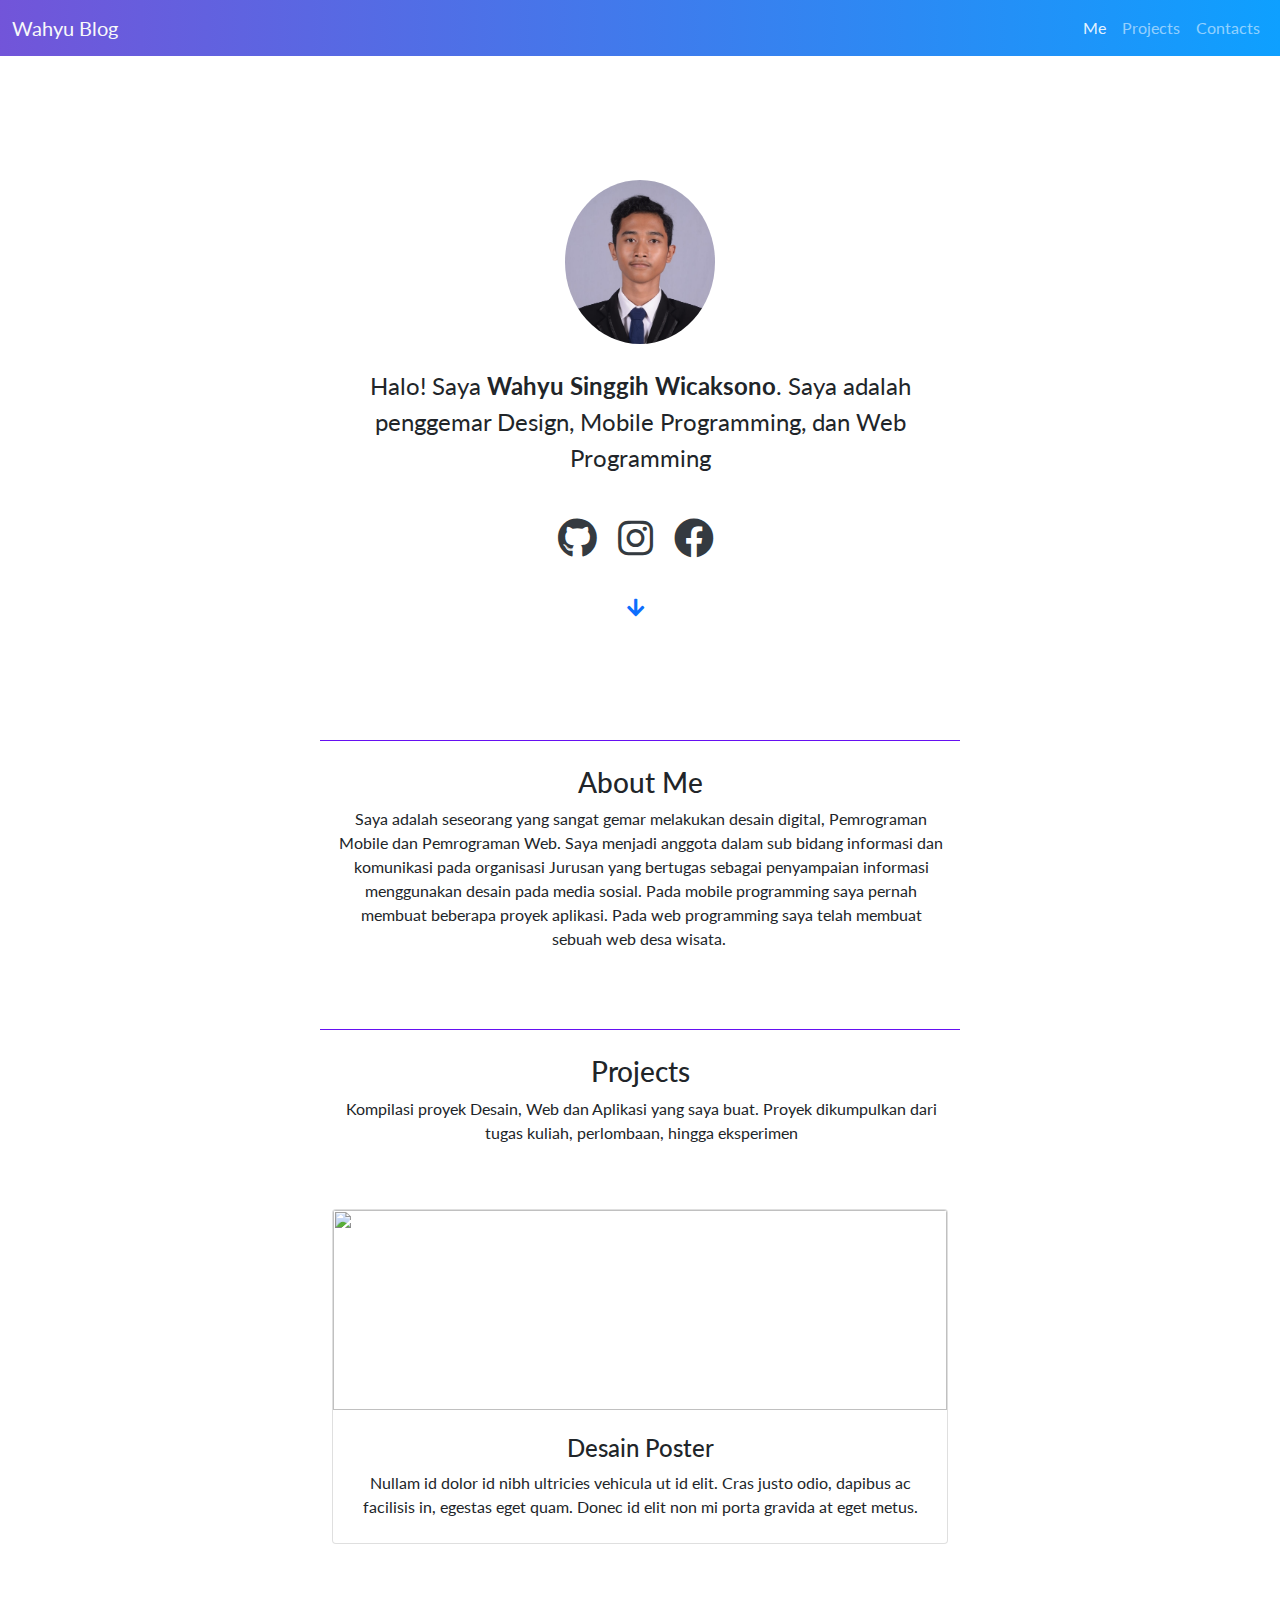
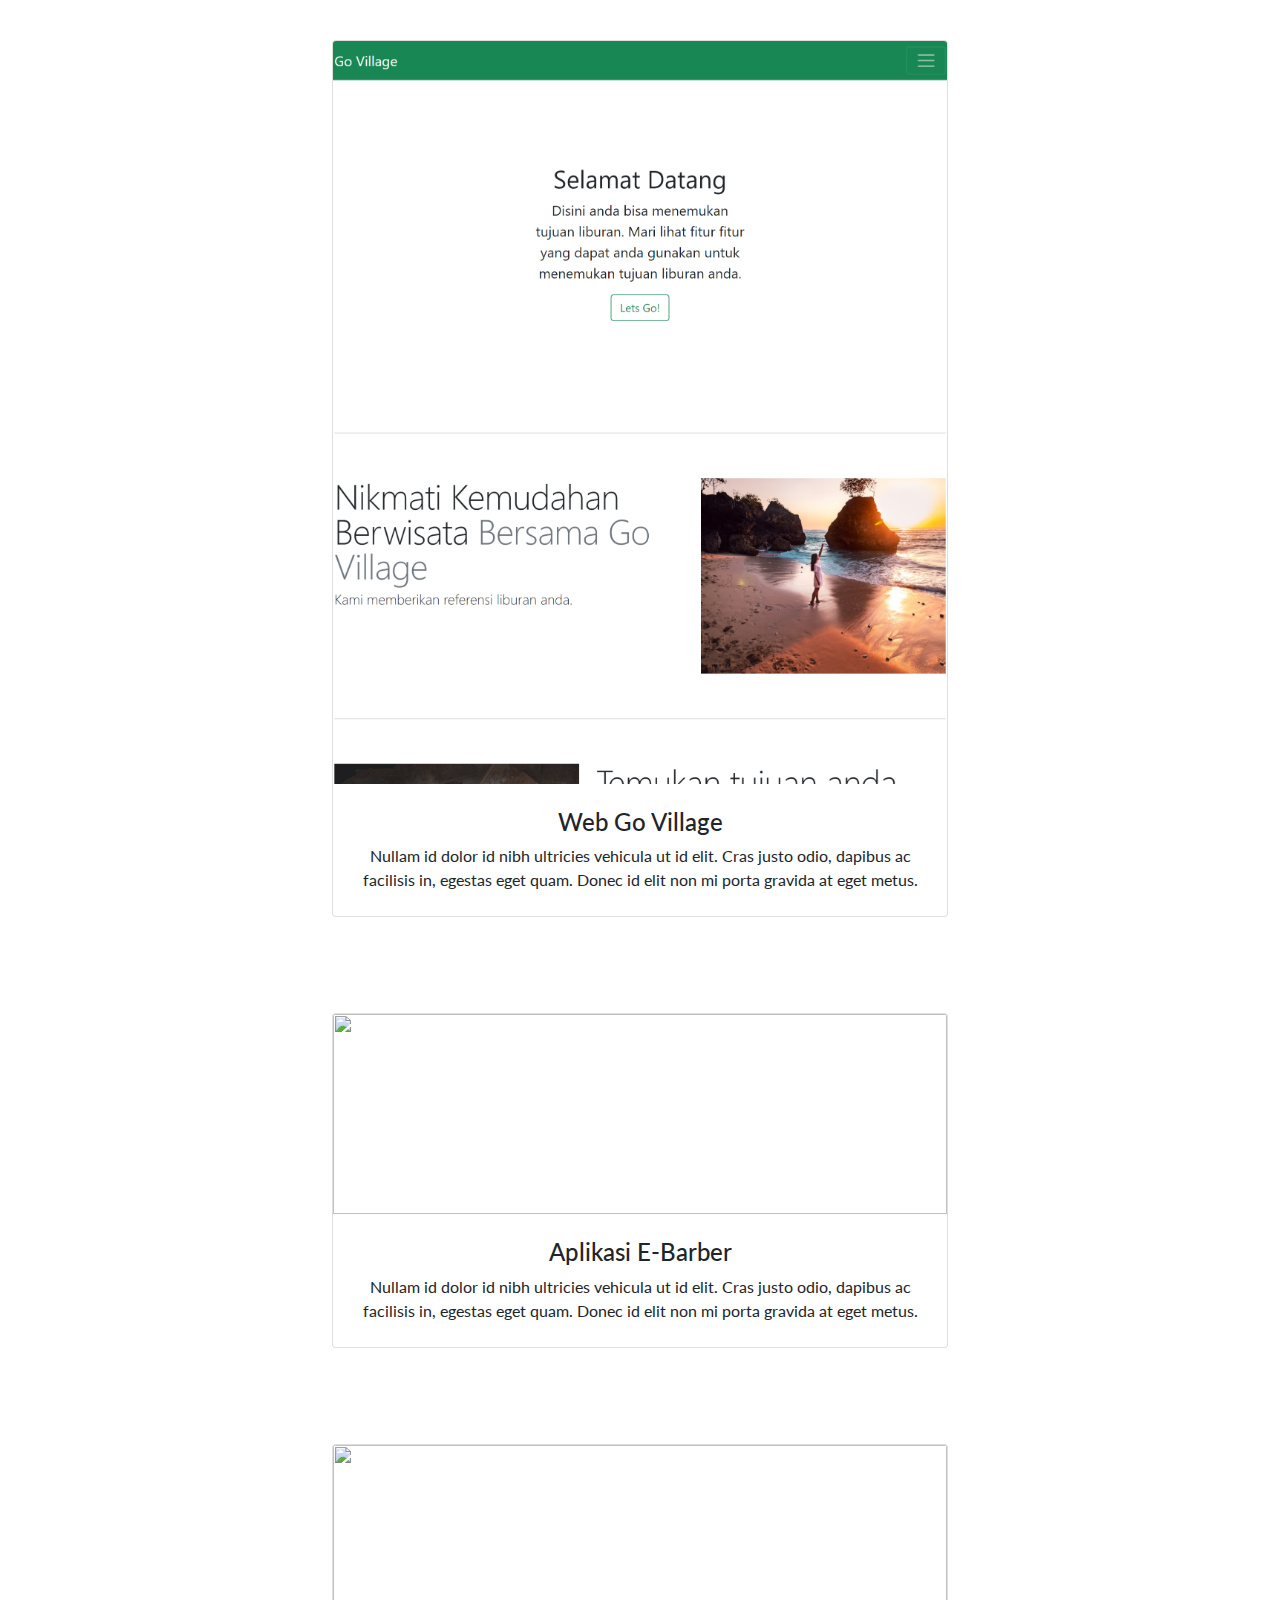
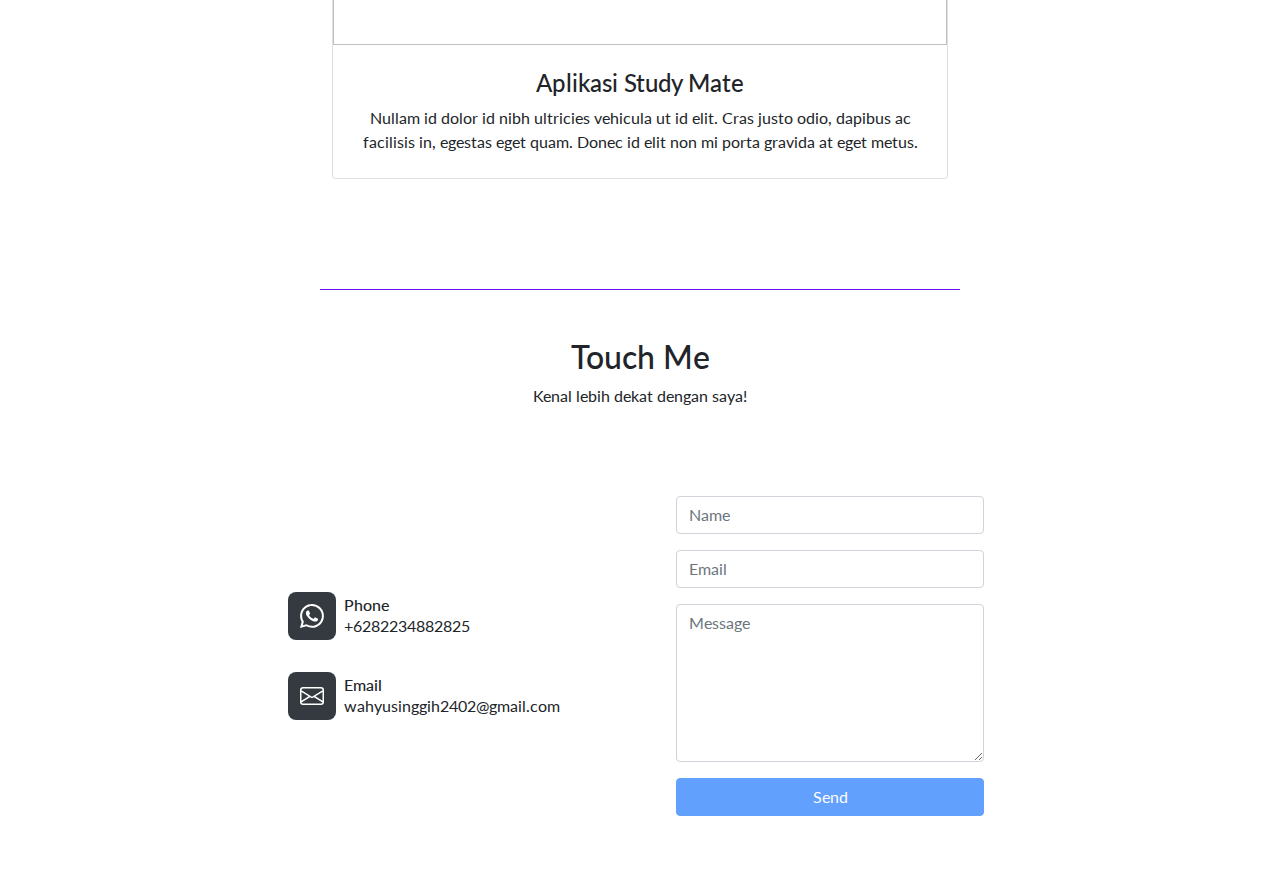
==== commit 05965fcb: "add id for each sections" ====
--- a/index.html
+++ b/index.html
@@ -21,13 +21,15 @@
                     <li class="nav-item"></li>
                 </ul>
                 <ul class="navbar-nav" style="font-size: 16px;">
-                    <li class="nav-item"><a class="nav-link active text-end d-flex justify-content-center" href="#" style="color: rgba(255,255,255,0.9);">Me</a></li>
-                    <li class="nav-item"><a class="nav-link d-flex justify-content-center" href="#" style="color: rgba(255,255,255,0.55);">Projects</a></li>
-                    <li class="nav-item"><a class="nav-link d-flex justify-content-center" href="#" style="color: rgba(255,255,255,0.55);">Contacts</a></li>
+                    <li class="nav-item"><a class="nav-link active text-end d-flex justify-content-center" href="#aboutme" style="color: rgba(255,255,255,0.9);">Me</a></li>
+                    <li class="nav-item"><a class="nav-link d-flex justify-content-center" href="#projects" style="color: rgba(255,255,255,0.55);">Projects</a></li>
+                    <li class="nav-item"><a class="nav-link d-flex justify-content-center" href="#contacts" style="color: rgba(255,255,255,0.55);">Contacts</a></li>
                 </ul>
             </div>
         </div>
     </nav>
+
+    <!-- Home -->
     <section style="padding-top: 62px;padding-bottom: 40px;">
         <div class="container" style="padding-top: 0px;">
             <div class="row">
@@ -41,14 +43,18 @@
             </div>
         </div>
     </section>
-    <section style="padding-top: 62px;">
+
+    <!-- Aboutme -->
+    <section style="padding-top: 62px;" id="aboutme">
         <div class="col-md-8 col-xl-6 text-center mx-auto">
             <div style="color: var(--bs-indigo);height: 1px;background: var(--bs-indigo);margin-bottom: 0px;"></div>
             <h3 style="padding-top: 25px;">About Me</h3>
             <p class="w-lg-50" style="margin-left: 17px;margin-right: 15px;">Saya adalah seseorang yang sangat gemar melakukan desain digital, Pemrograman Mobile dan Pemrograman Web. Saya menjadi anggota dalam sub bidang informasi dan komunikasi pada organisasi Jurusan yang bertugas sebagai penyampaian informasi menggunakan desain pada media sosial. Pada mobile programming saya pernah membuat beberapa proyek aplikasi. Pada web programming saya telah membuat sebuah web desa wisata.&nbsp;</p>
         </div>
     </section>
-    <section style="padding-top: 62px;">
+
+    <!-- Projects -->
+    <section style="padding-top: 62px;" id="projects">
         <div class="col-md-8 col-xl-6 text-center mx-auto">
             <div style="color: var(--bs-indigo);height: 1px;background: var(--bs-indigo);margin-bottom: 0px;"></div>
             <h3 style="padding-top: 25px;">Projects</h3>
@@ -87,7 +93,9 @@
             </div>
         </div>
     </section>
-    <section style="padding-top: 62px;">
+
+    <!-- Contact -->
+    <section style="padding-top: 62px;" id="contacts">
         <div class="col-md-8 col-xl-6 text-center mx-auto">
             <div style="color: var(--bs-indigo);height: 1px;background: var(--bs-indigo);margin-bottom: 0px;"></div>
         </div>
@@ -103,18 +111,22 @@
                     <div class="col-md-6 col-lg-4 col-xl-4">
                         <div class="d-flex flex-column justify-content-center align-items-start h-100">
                             <div class="d-flex align-items-center p-3">
-                                <div class="bs-icon-md bs-icon-rounded bs-icon-primary d-flex flex-shrink-0 justify-content-center align-items-center d-inline-block bs-icon" style="background: rgb(52,58,64);"><svg xmlns="http://www.w3.org/2000/svg" width="1em" height="1em" fill="currentColor" viewBox="0 0 16 16" class="bi bi-whatsapp">
+                                <a href="https://wa.me/+62882234882825">
+                                    <div class="bs-icon-md bs-icon-rounded bs-icon-primary d-flex flex-shrink-0 justify-content-center align-items-center d-inline-block bs-icon" style="background: rgb(52,58,64);"><svg xmlns="http://www.w3.org/2000/svg" width="1em" height="1em" fill="currentColor" viewBox="0 0 16 16" class="bi bi-whatsapp">
                                         <path d="M13.601 2.326A7.854 7.854 0 0 0 7.994 0C3.627 0 .068 3.558.064 7.926c0 1.399.366 2.76 1.057 3.965L0 16l4.204-1.102a7.933 7.933 0 0 0 3.79.965h.004c4.368 0 7.926-3.558 7.93-7.93A7.898 7.898 0 0 0 13.6 2.326zM7.994 14.521a6.573 6.573 0 0 1-3.356-.92l-.24-.144-2.494.654.666-2.433-.156-.251a6.56 6.56 0 0 1-1.007-3.505c0-3.626 2.957-6.584 6.591-6.584a6.56 6.56 0 0 1 4.66 1.931 6.557 6.557 0 0 1 1.928 4.66c-.004 3.639-2.961 6.592-6.592 6.592zm3.615-4.934c-.197-.099-1.17-.578-1.353-.646-.182-.065-.315-.099-.445.099-.133.197-.513.646-.627.775-.114.133-.232.148-.43.05-.197-.1-.836-.308-1.592-.985-.59-.525-.985-1.175-1.103-1.372-.114-.198-.011-.304.088-.403.087-.088.197-.232.296-.346.1-.114.133-.198.198-.33.065-.134.034-.248-.015-.347-.05-.099-.445-1.076-.612-1.47-.16-.389-.323-.335-.445-.34-.114-.007-.247-.007-.38-.007a.729.729 0 0 0-.529.247c-.182.198-.691.677-.691 1.654 0 .977.71 1.916.81 2.049.098.133 1.394 2.132 3.383 2.992.47.205.84.326 1.129.418.475.152.904.129 1.246.08.38-.058 1.171-.48 1.338-.943.164-.464.164-.86.114-.943-.049-.084-.182-.133-.38-.232z"></path>
                                     </svg></div>
+                                </a>
                                 <div class="px-2">
                                     <h6 class="mb-0">Phone</h6>
                                     <p class="mb-0">+6282234882825</p>
                                 </div>
                             </div>
                             <div class="d-flex align-items-center p-3">
-                                <div class="bs-icon-md bs-icon-rounded bs-icon-primary d-flex flex-shrink-0 justify-content-center align-items-center d-inline-block bs-icon" style="background: rgb(52,58,64);"><svg xmlns="http://www.w3.org/2000/svg" width="1em" height="1em" fill="currentColor" viewBox="0 0 16 16" class="bi bi-envelope" style="background: #343a40;">
+                                <a href="mailto:wahyusinggih2402@gmail.com">
+                                    <div class="bs-icon-md bs-icon-rounded bs-icon-primary d-flex flex-shrink-0 justify-content-center align-items-center d-inline-block bs-icon" style="background: rgb(52,58,64);"><svg xmlns="http://www.w3.org/2000/svg" width="1em" height="1em" fill="currentColor" viewBox="0 0 16 16" class="bi bi-envelope" style="background: #343a40;">
                                         <path fill-rule="evenodd" d="M0 4a2 2 0 0 1 2-2h12a2 2 0 0 1 2 2v8a2 2 0 0 1-2 2H2a2 2 0 0 1-2-2V4Zm2-1a1 1 0 0 0-1 1v.217l7 4.2 7-4.2V4a1 1 0 0 0-1-1H2Zm13 2.383-4.708 2.825L15 11.105V5.383Zm-.034 6.876-5.64-3.471L8 9.583l-1.326-.795-5.64 3.47A1 1 0 0 0 2 13h12a1 1 0 0 0 .966-.741ZM1 11.105l4.708-2.897L1 5.383v5.722Z"></path>
                                     </svg></div>
+                                </a>
                                 <div class="px-2">
                                     <h6 class="mb-0">Email</h6>
                                     <p class="mb-0">wahyusinggih2402@gmail.com</p>
@@ -128,7 +140,7 @@
                                 <div class="mb-3"><input class="form-control" type="text" id="name-1" name="name" placeholder="Name"></div>
                                 <div class="mb-3"><input class="form-control" type="email" id="email-1" name="email" placeholder="Email"></div>
                                 <div class="mb-3"><textarea class="form-control" id="message-1" name="message" rows="6" placeholder="Message"></textarea></div>
-                                <div><button class="btn btn-primary d-block w-100" type="submit" style="background: var(--bs-blue);">Send </button></div>
+                                <div><button class="btn btn-primary d-block w-100 disabled" type="submit" style="background: var(--bs-blue);">Send </button></div>
                             </form>
                         </div>
                     </div>
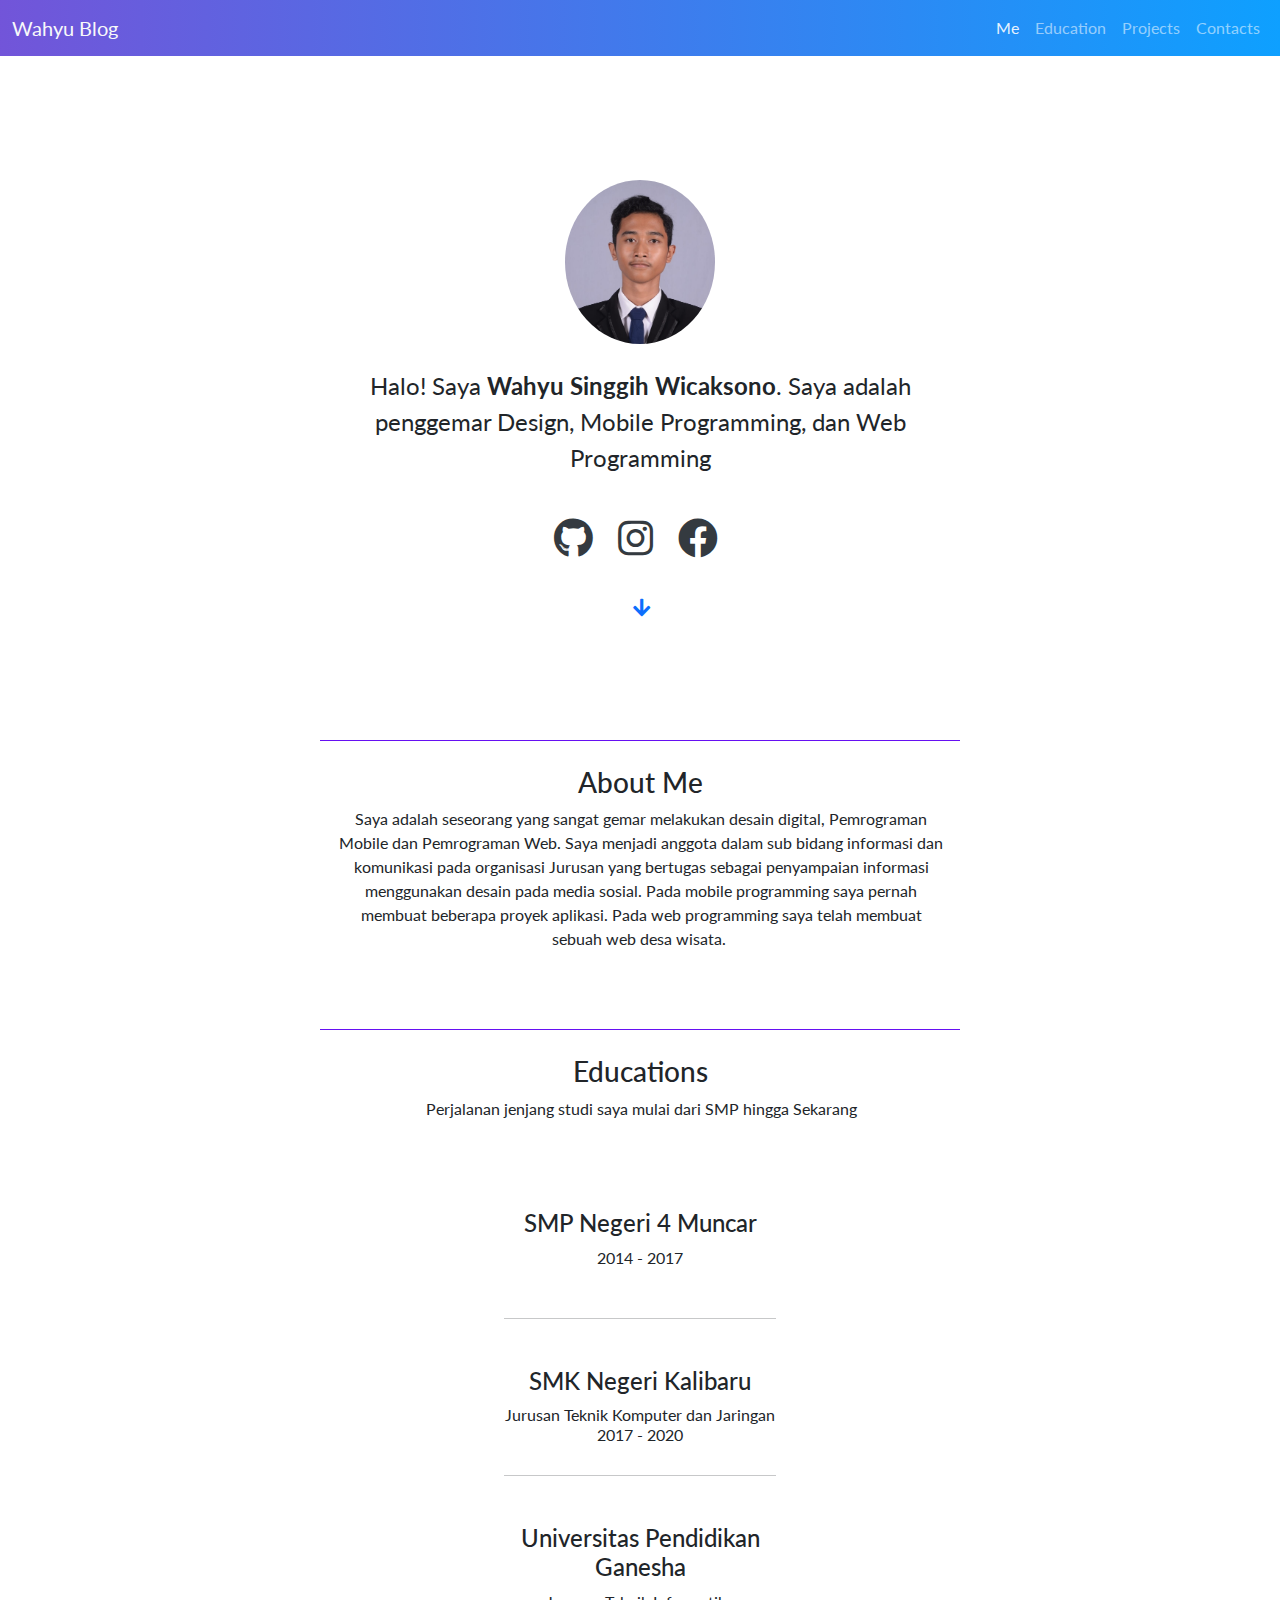
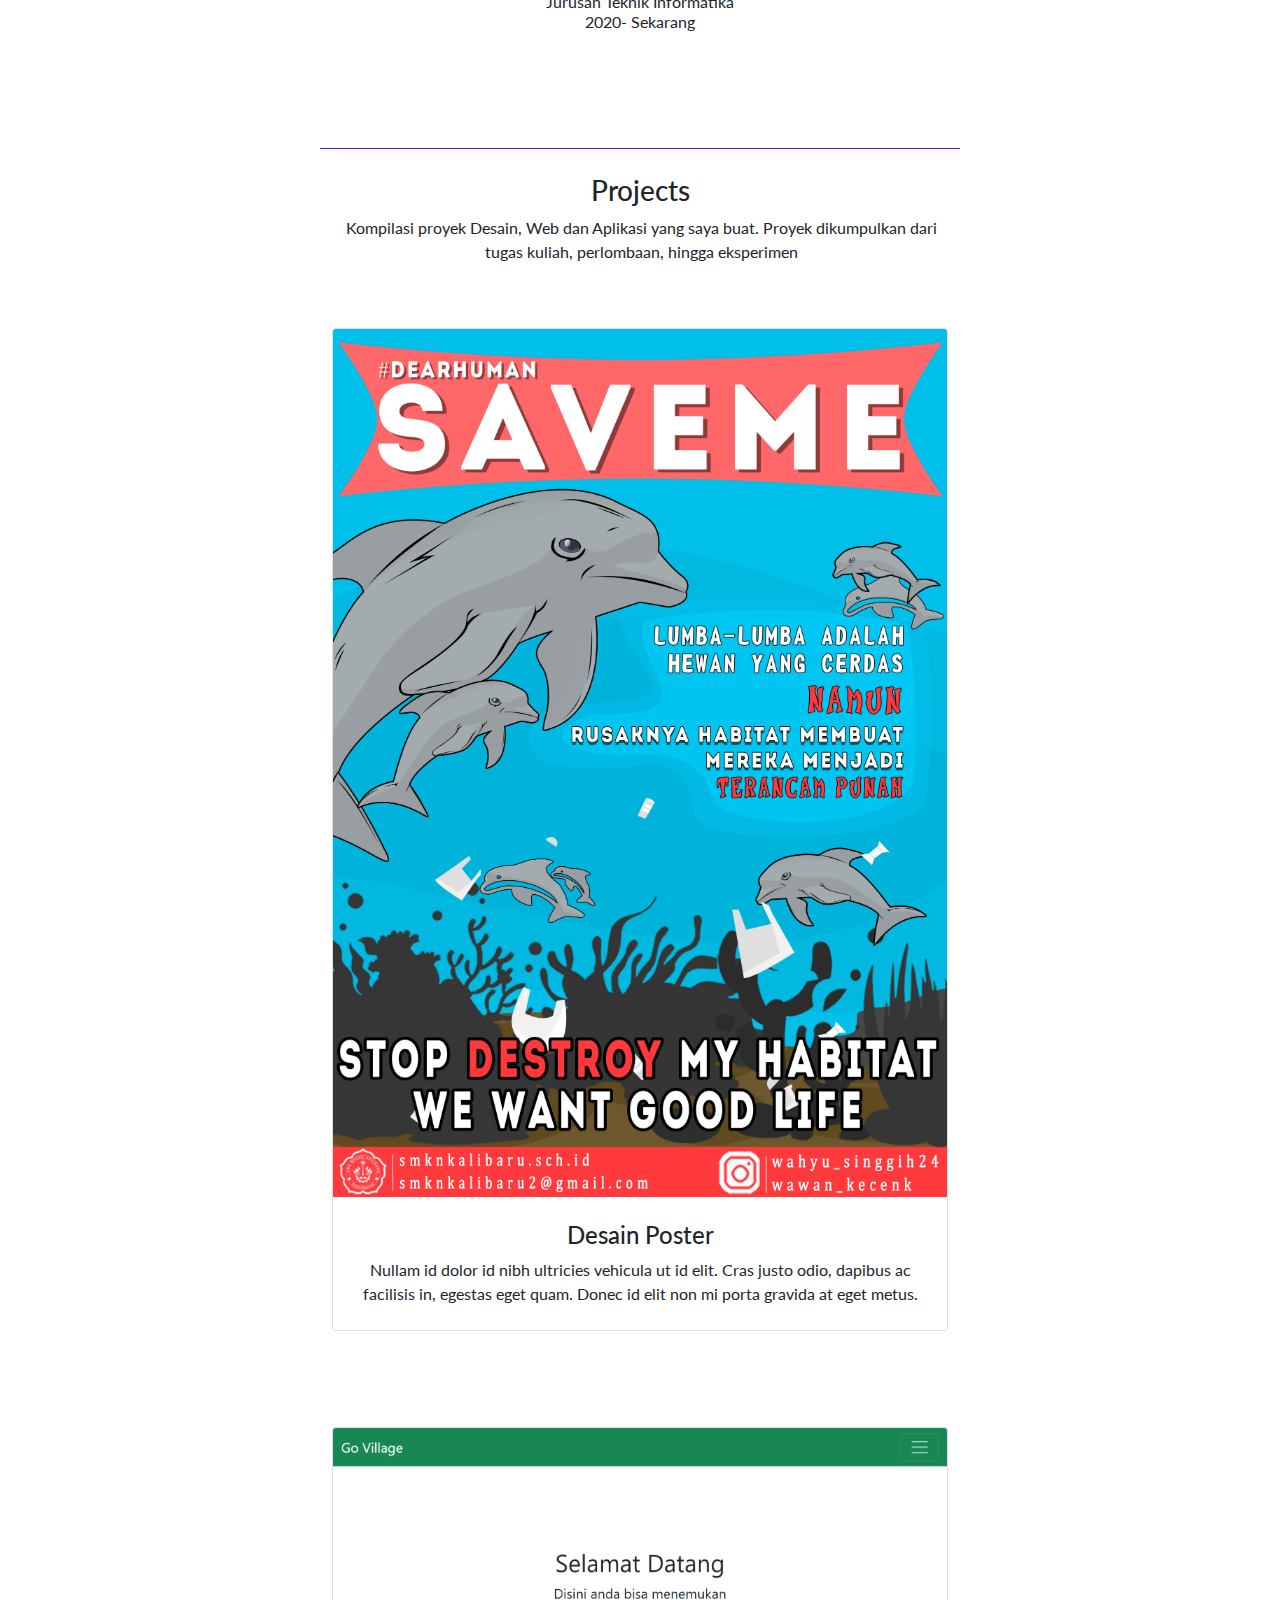
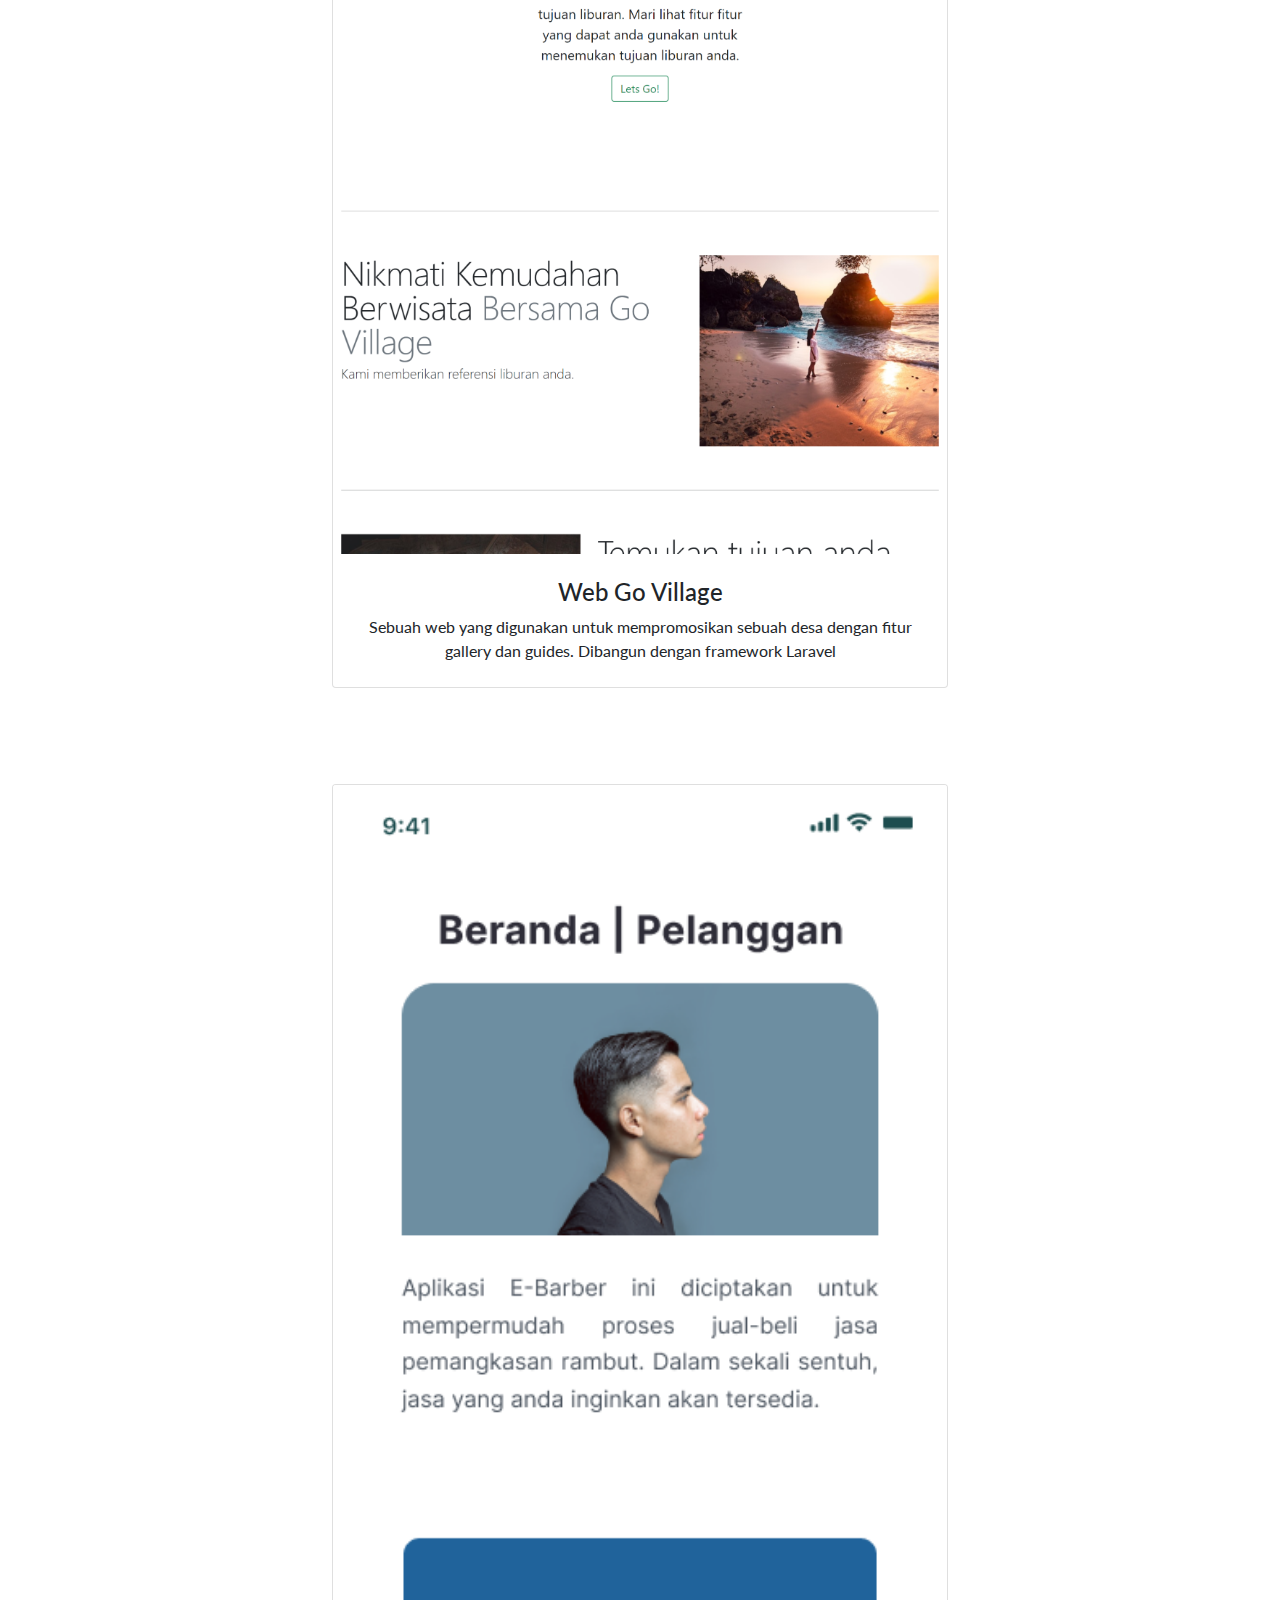
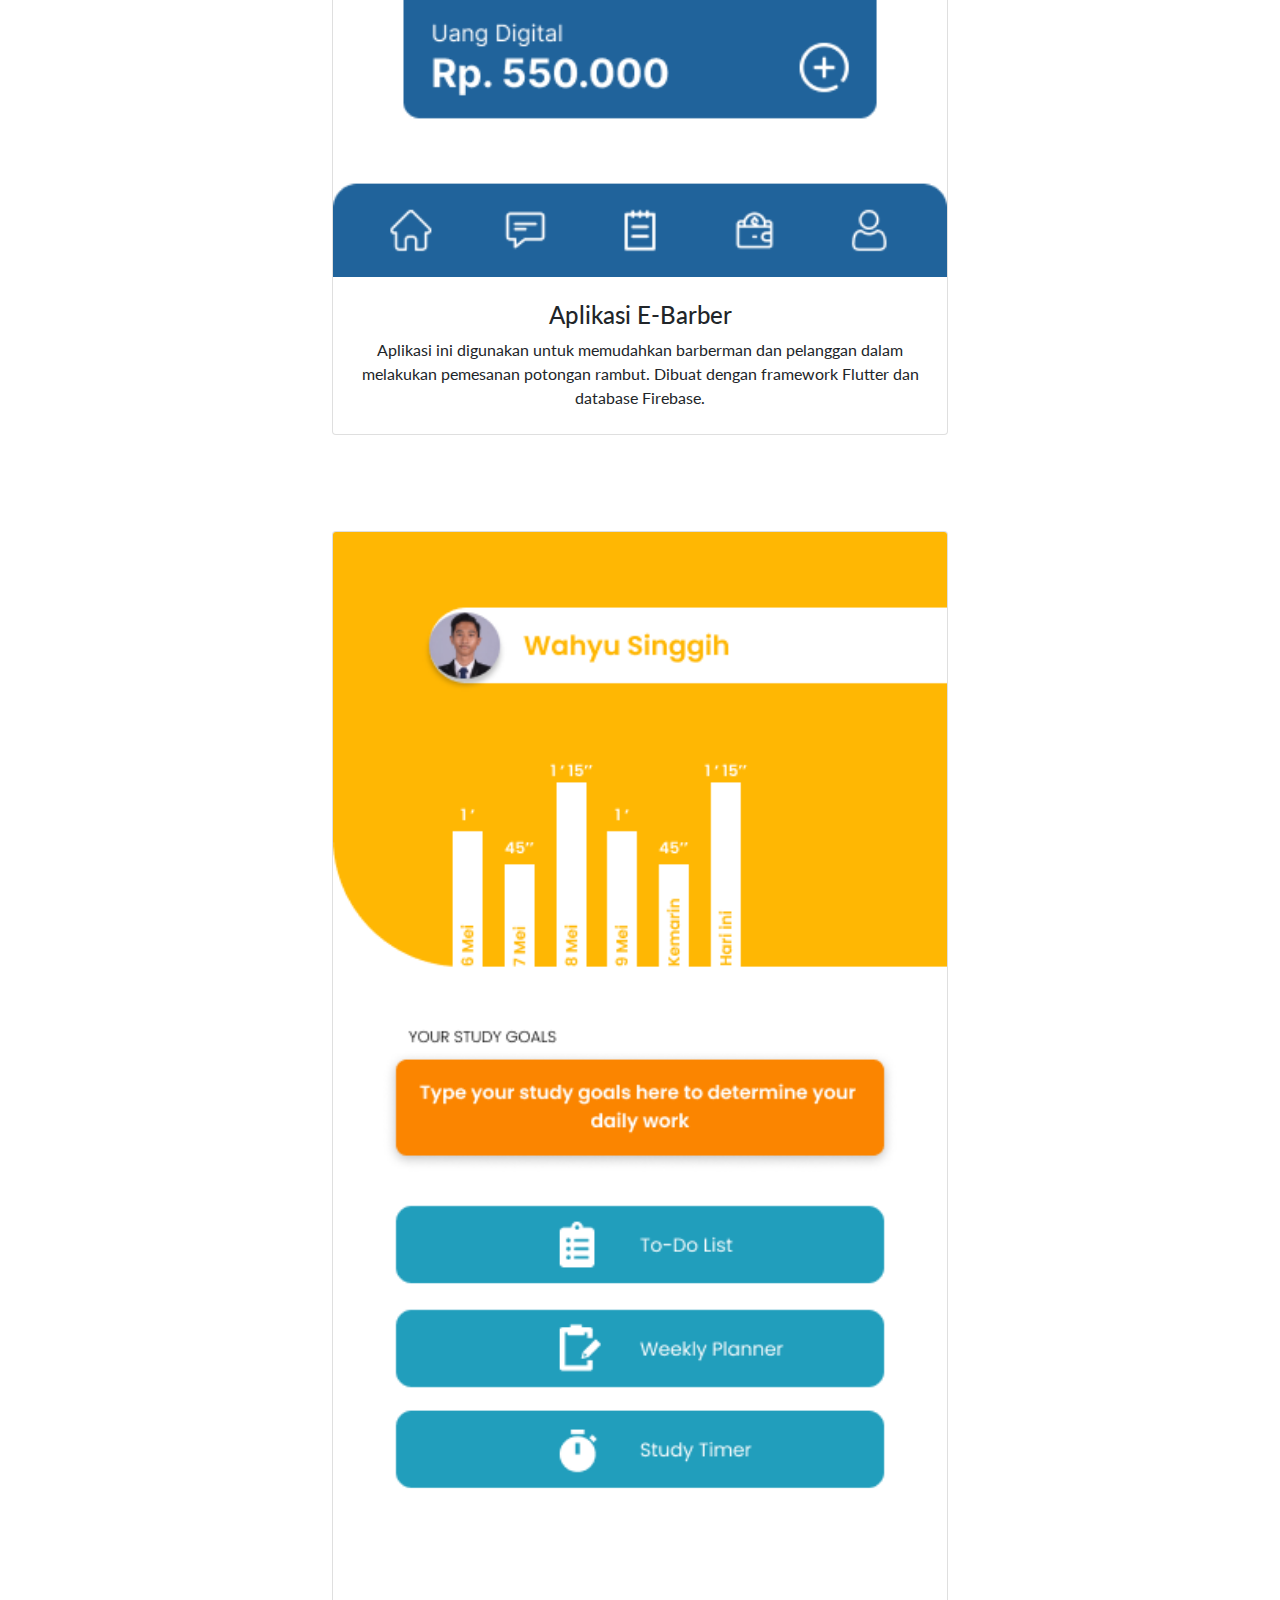
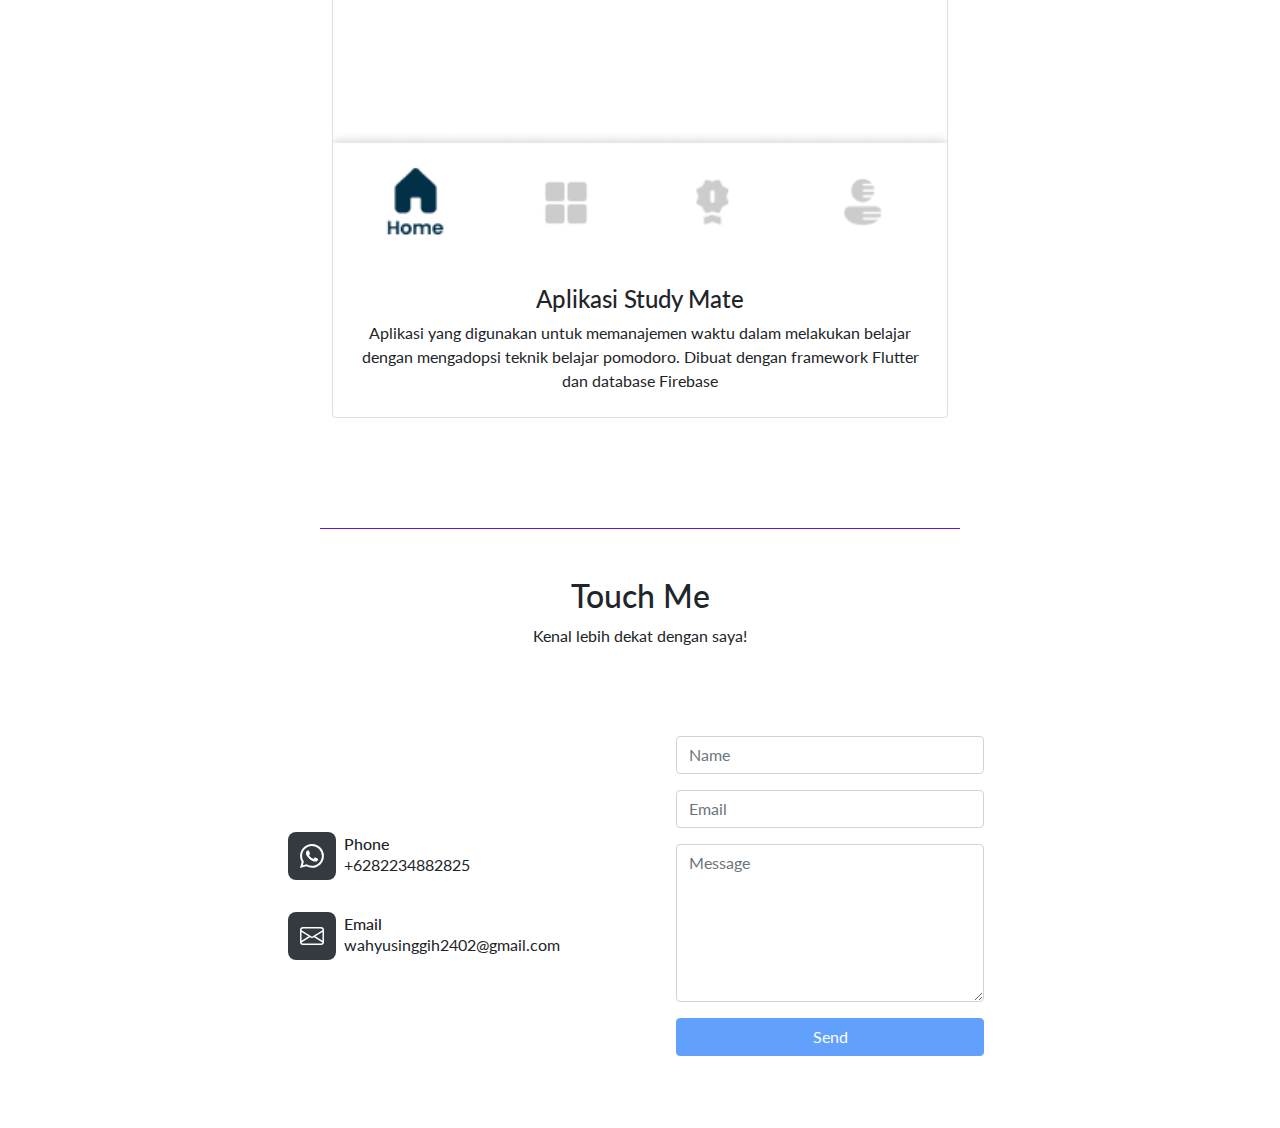
==== commit b20d2b2f: "add foto, education section dan edit deskripsi" ====
--- a/index.html
+++ b/index.html
@@ -22,6 +22,7 @@
                 </ul>
                 <ul class="navbar-nav" style="font-size: 16px;">
                     <li class="nav-item"><a class="nav-link active text-end d-flex justify-content-center" href="#aboutme" style="color: rgba(255,255,255,0.9);">Me</a></li>
+                    <li class="nav-item"><a class="nav-link d-flex justify-content-center" href="#educations" style="color: rgba(255,255,255,0.55);">Education</a></li>
                     <li class="nav-item"><a class="nav-link d-flex justify-content-center" href="#projects" style="color: rgba(255,255,255,0.55);">Projects</a></li>
                     <li class="nav-item"><a class="nav-link d-flex justify-content-center" href="#contacts" style="color: rgba(255,255,255,0.55);">Contacts</a></li>
                 </ul>
@@ -37,9 +38,16 @@
             </div>
             <div class="col-md-8 col-xl-6 text-center mx-auto" style="padding-top: 24px;">
                 <p class="w-lg-50" style="font-family: Lato, sans-serif;font-size: 1.5em;margin-bottom: 40px;height: 0px;text-align: center;">Halo! Saya <strong>Wahyu Singgih Wicaksono</strong>.<strong>&nbsp;</strong>Saya adalah penggemar Design, Mobile Programming, dan Web Programming</p>
-                <div class="row" style="padding-top: 0px;margin-top: 0px;text-align: center;margin-left: 0px;">
-                    <div class="col" style="line-height: 0px;padding-top: 90px;margin: 20px;"><a href="https://github.com/wahyusinggihw/" target="_blank" style="padding: 0px;"><i class="fab fa-github" style="font-size: 40px;padding-right: 20px;color: var(--bs-gray-dark);"></i></a><a href="https://instagram.com/wahyusinggihw" target="_blank" style="padding: 1px;"><i class="fab fa-instagram" style="font-size: 40px;padding-right: 20px;color: var(--bs-gray-dark);"></i></a><a href="https://facebook.com/wahyusinggihw" target="_blank" style="padding: 0px;"><i class="fab fa-facebook" style="font-size: 40px;padding-right: 20px;color: var(--bs-gray-dark);"></i></a></div>
-                </div><a href="#aboutme" style="padding: 0px;text-align: center;padding-right: 9px;"><i class="fas fa-arrow-down" style="font-size: 20px;color: var(--bs-blue);margin-top: 0px;padding: 20px;"></i></a>
+            </div>
+            <div class="row" style="padding-top: 0px;margin-top: 0px;text-align: center;margin-left: 0px;">
+                <div class="col" style="line-height: 0px;padding-top: 90px;margin: 20px;">
+                    <a href="https://github.com/wahyusinggihw/" target="_blank" style="padding: 0px;"><i class="fab fa-github" style="font-size: 40px;padding-right: 20px;color: var(--bs-gray-dark);"></i></a>
+                    <a href="https://instagram.com/wahyusinggihw" target="_blank" style="padding: 1px;"><i class="fab fa-instagram" style="font-size: 40px;padding-right: 20px;color: var(--bs-gray-dark);"></i></a>
+                    <a href="https://facebook.com/wahyusinggihw" target="_blank" style="padding: 0px;"><i class="fab fa-facebook" style="font-size: 40px;padding-right: 20px;color: var(--bs-gray-dark);"></i></a>
+                </div>
+            </div>
+            <div class="row" style="padding-top: 0px;margin-top: 0px;text-align: center;margin-left: 0px;">
+                <a href="#aboutme" style="padding: 0px;text-align: center;padding-right: 9px;"><i class="fas fa-arrow-down" style="font-size: 20px;color: var(--bs-blue);margin-top: 0px;padding: 20px;"></i></a>
             </div>
         </div>
     </section>
@@ -52,6 +60,37 @@
             <p class="w-lg-50" style="margin-left: 17px;margin-right: 15px;">Saya adalah seseorang yang sangat gemar melakukan desain digital, Pemrograman Mobile dan Pemrograman Web. Saya menjadi anggota dalam sub bidang informasi dan komunikasi pada organisasi Jurusan yang bertugas sebagai penyampaian informasi menggunakan desain pada media sosial. Pada mobile programming saya pernah membuat beberapa proyek aplikasi. Pada web programming saya telah membuat sebuah web desa wisata.&nbsp;</p>
         </div>
     </section>
+    
+    <!-- Education -->
+    <section style="padding-top: 62px;" id="educations">
+        <div class="col-md-8 col-xl-6 text-center mx-auto">
+            <div style="color: var(--bs-indigo);height: 1px;background: var(--bs-indigo);margin-bottom: 0px;"></div>
+            <h3 style="padding-top: 25px;">Educations</h3>
+            <p class="w-lg-50" style="margin-left: 17px;margin-right: 15px;">Perjalanan jenjang studi saya mulai dari SMP hingga Sekarang</p>
+            <div class="container py-4 py-xl-5">
+                <div class="row" style="text-align: center;">
+                    <div class="col-md-8 col-xl-6 mx-auto p-4" style="text-align: center;">
+                        <div>
+                            <h4 class="text-center" style="text-align: center;">SMP Negeri 4 Muncar</h4>
+                            <p class="text-center" style="text-align: center;">2014 - 2017</p>
+                        </div>
+                        <hr class="my-5">
+                        <div>
+                            <h4 class="text-center" style="text-align: center;">SMK Negeri Kalibaru</h4>
+                            <p class="text-center" style="text-align: center;">Jurusan Teknik Komputer dan Jaringan</p>
+                            <p class="text-center" style="text-align: center;margin: -20px;">2017 - 2020</p>
+                        </div>
+                        <hr class="my-5">
+                        <div>
+                            <h4 class="text-center" style="text-align: center;">Universitas Pendidikan Ganesha</h4>
+                            <p class="text-center" style="text-align: center;">Jurusan Teknik Informatika</p>
+                            <p class="text-center" style="text-align: center;margin: -20px;">2020- Sekarang</p>
+                        </div>
+                    </div>
+                </div>
+            </div>
+        </div>
+    </section>
 
     <!-- Projects -->
     <section style="padding-top: 62px;" id="projects">
@@ -60,7 +99,7 @@
             <h3 style="padding-top: 25px;">Projects</h3>
             <p class="w-lg-50" style="margin-left: 17px;margin-right: 15px;">Kompilasi proyek Desain, Web dan Aplikasi yang saya buat. Proyek dikumpulkan dari tugas kuliah, perlombaan, hingga eksperimen</p>
             <div class="container py-4 py-xl-5">
-                <div class="card"><img class="card-img-top w-100 d-block fit-cover" style="height: 200px;" src="https://cdn.bootstrapstudio.io/placeholders/1400x800.png">
+                <div class="card"><img class="card-img-top w-100 d-block fit-cover" style="height: auto;" src="assets/img/poster.jpg">
                     <div class="card-body p-4">
                         <h4 class="card-title">Desain Poster</h4>
                         <p class="card-text">Nullam id dolor id nibh ultricies vehicula ut id elit. Cras justo odio, dapibus ac facilisis in, egestas eget quam. Donec id elit non mi porta gravida at eget metus.</p>
@@ -68,26 +107,27 @@
                 </div>
             </div>
             <div class="container py-4 py-xl-5">
-                <div class="card"><img class="card-img-top w-100 d-block fit-cover" style="height: 743px;" src="assets/img/127.0.0.1_8000_.png">
+                <div class="card"><img class="card-img-top w-100 d-block fit-cover" style="height: auto;" src="assets/img/127.0.0.1_8000_.png">
                     <div class="card-body p-4">
                         <h4 class="card-title">Web Go Village</h4>
-                        <p class="card-text">Nullam id dolor id nibh ultricies vehicula ut id elit. Cras justo odio, dapibus ac facilisis in, egestas eget quam. Donec id elit non mi porta gravida at eget metus.</p>
+                        <p class="card-text">Sebuah web yang digunakan untuk mempromosikan sebuah desa dengan fitur gallery dan guides. Dibangun dengan framework Laravel</p>
                     </div>
                 </div>
             </div>
             <div class="container py-4 py-xl-5">
-                <div class="card"><img class="card-img-top w-100 d-block fit-cover" style="height: 200px;" src="https://cdn.bootstrapstudio.io/placeholders/1400x800.png">
+                <div class="card"><img class="card-img-top w-100 fit-cover" style="height: auto;" src="assets/img/ebarber.png">
                     <div class="card-body p-4">
                         <h4 class="card-title">Aplikasi E-Barber</h4>
-                        <p class="card-text">Nullam id dolor id nibh ultricies vehicula ut id elit. Cras justo odio, dapibus ac facilisis in, egestas eget quam. Donec id elit non mi porta gravida at eget metus.</p>
+                        <p class="card-text">Aplikasi ini digunakan untuk memudahkan barberman dan pelanggan dalam melakukan pemesanan potongan rambut. Dibuat dengan framework Flutter dan database Firebase.</p>
                     </div>
                 </div>
             </div>
             <div class="container py-4 py-xl-5">
-                <div class="card"><img class="card-img-top w-100 d-block fit-cover" style="height: 200px;" src="https://cdn.bootstrapstudio.io/placeholders/1400x800.png">
+                <!-- <div class="card"><img class="card-img-top w-100 d-block fit-cover" style="height: 200px;" src="https://cdn.bootstrapstudio.io/placeholders/1400x800.png"> -->
+                <div class="card"><img class="card-img-top w-100 d-block fit-cover" style="height: auto;" src="assets/img/studymate.png">
                     <div class="card-body p-4">
                         <h4 class="card-title">Aplikasi Study Mate</h4>
-                        <p class="card-text">Nullam id dolor id nibh ultricies vehicula ut id elit. Cras justo odio, dapibus ac facilisis in, egestas eget quam. Donec id elit non mi porta gravida at eget metus.</p>
+                        <p class="card-text">Aplikasi yang digunakan untuk memanajemen waktu dalam melakukan belajar dengan mengadopsi teknik belajar pomodoro. Dibuat dengan framework Flutter dan database Firebase</p>
                     </div>
                 </div>
             </div>
@@ -111,7 +151,7 @@
                     <div class="col-md-6 col-lg-4 col-xl-4">
                         <div class="d-flex flex-column justify-content-center align-items-start h-100">
                             <div class="d-flex align-items-center p-3">
-                                <a href="https://wa.me/+62882234882825">
+                                <a href="https://wa.me/+6282234882825">
                                     <div class="bs-icon-md bs-icon-rounded bs-icon-primary d-flex flex-shrink-0 justify-content-center align-items-center d-inline-block bs-icon" style="background: rgb(52,58,64);"><svg xmlns="http://www.w3.org/2000/svg" width="1em" height="1em" fill="currentColor" viewBox="0 0 16 16" class="bi bi-whatsapp">
                                         <path d="M13.601 2.326A7.854 7.854 0 0 0 7.994 0C3.627 0 .068 3.558.064 7.926c0 1.399.366 2.76 1.057 3.965L0 16l4.204-1.102a7.933 7.933 0 0 0 3.79.965h.004c4.368 0 7.926-3.558 7.93-7.93A7.898 7.898 0 0 0 13.6 2.326zM7.994 14.521a6.573 6.573 0 0 1-3.356-.92l-.24-.144-2.494.654.666-2.433-.156-.251a6.56 6.56 0 0 1-1.007-3.505c0-3.626 2.957-6.584 6.591-6.584a6.56 6.56 0 0 1 4.66 1.931 6.557 6.557 0 0 1 1.928 4.66c-.004 3.639-2.961 6.592-6.592 6.592zm3.615-4.934c-.197-.099-1.17-.578-1.353-.646-.182-.065-.315-.099-.445.099-.133.197-.513.646-.627.775-.114.133-.232.148-.43.05-.197-.1-.836-.308-1.592-.985-.59-.525-.985-1.175-1.103-1.372-.114-.198-.011-.304.088-.403.087-.088.197-.232.296-.346.1-.114.133-.198.198-.33.065-.134.034-.248-.015-.347-.05-.099-.445-1.076-.612-1.47-.16-.389-.323-.335-.445-.34-.114-.007-.247-.007-.38-.007a.729.729 0 0 0-.529.247c-.182.198-.691.677-.691 1.654 0 .977.71 1.916.81 2.049.098.133 1.394 2.132 3.383 2.992.47.205.84.326 1.129.418.475.152.904.129 1.246.08.38-.058 1.171-.48 1.338-.943.164-.464.164-.86.114-.943-.049-.084-.182-.133-.38-.232z"></path>
                                     </svg></div>
